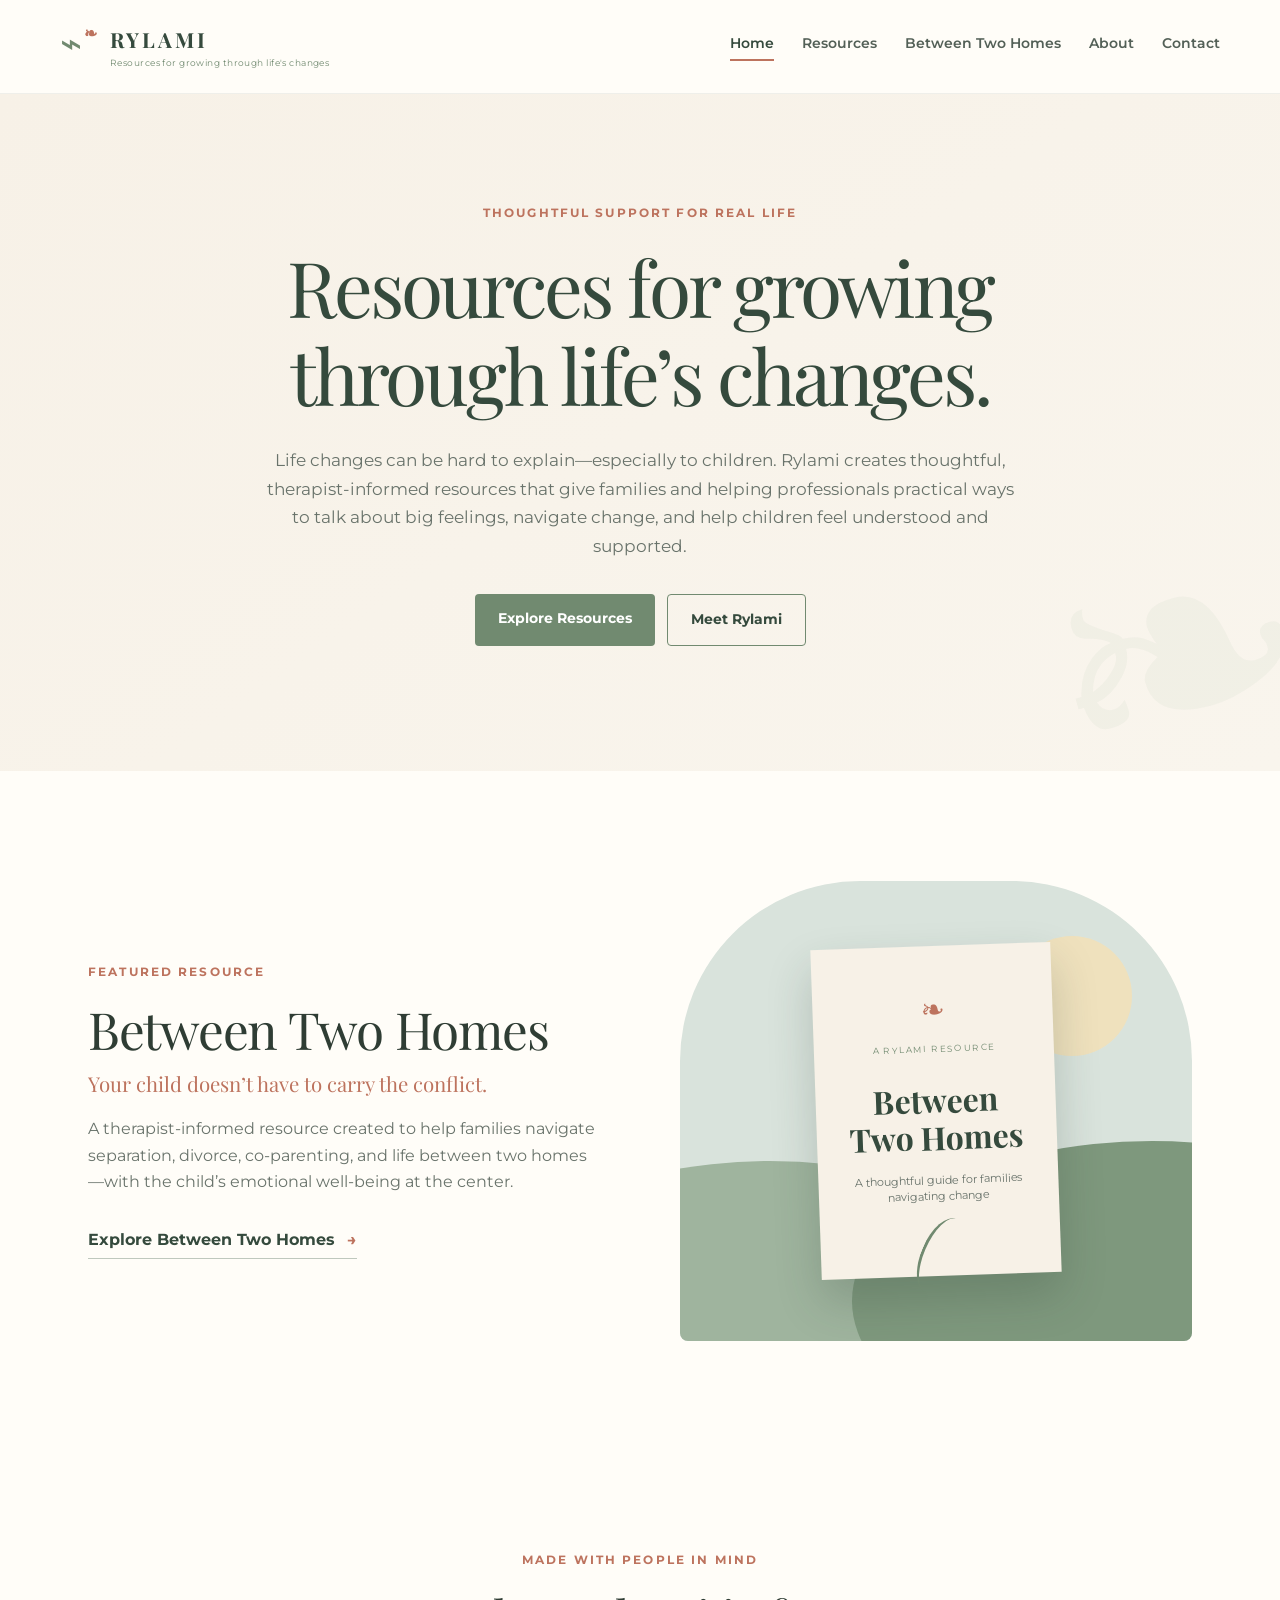
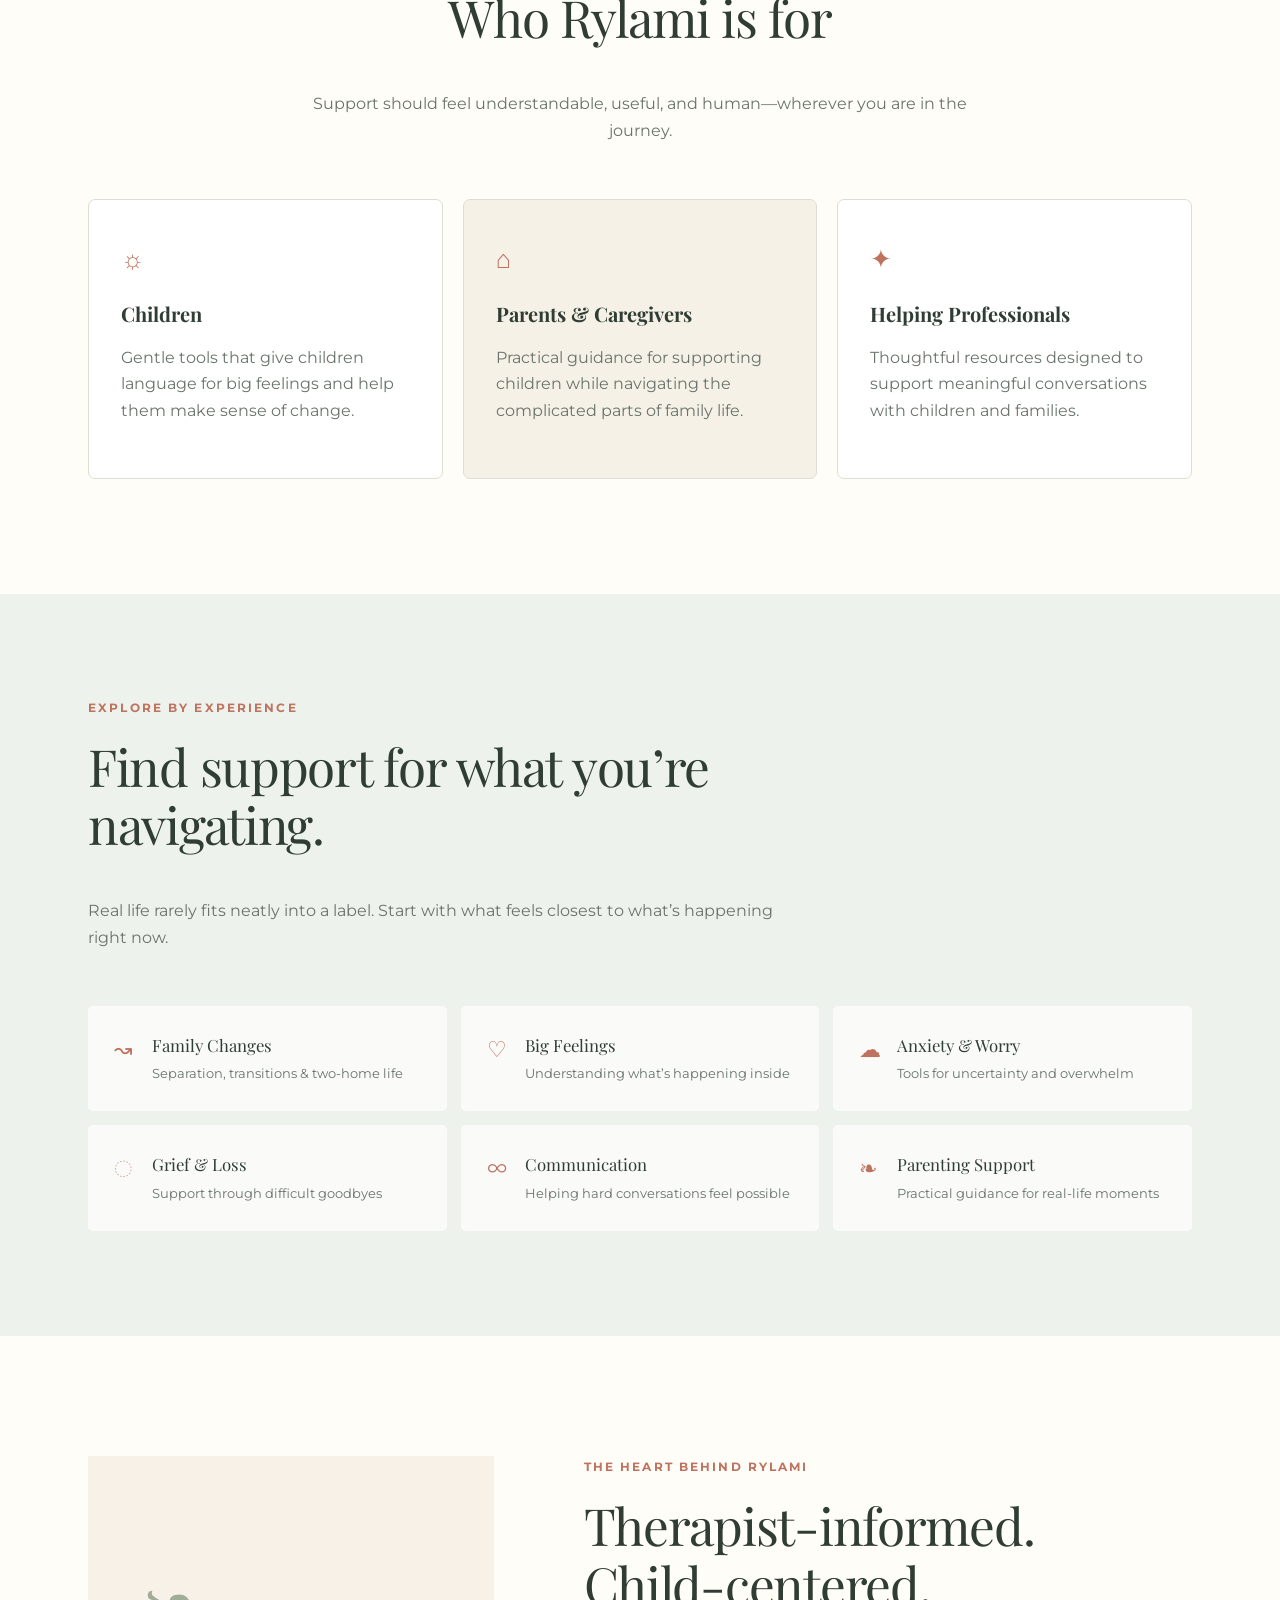
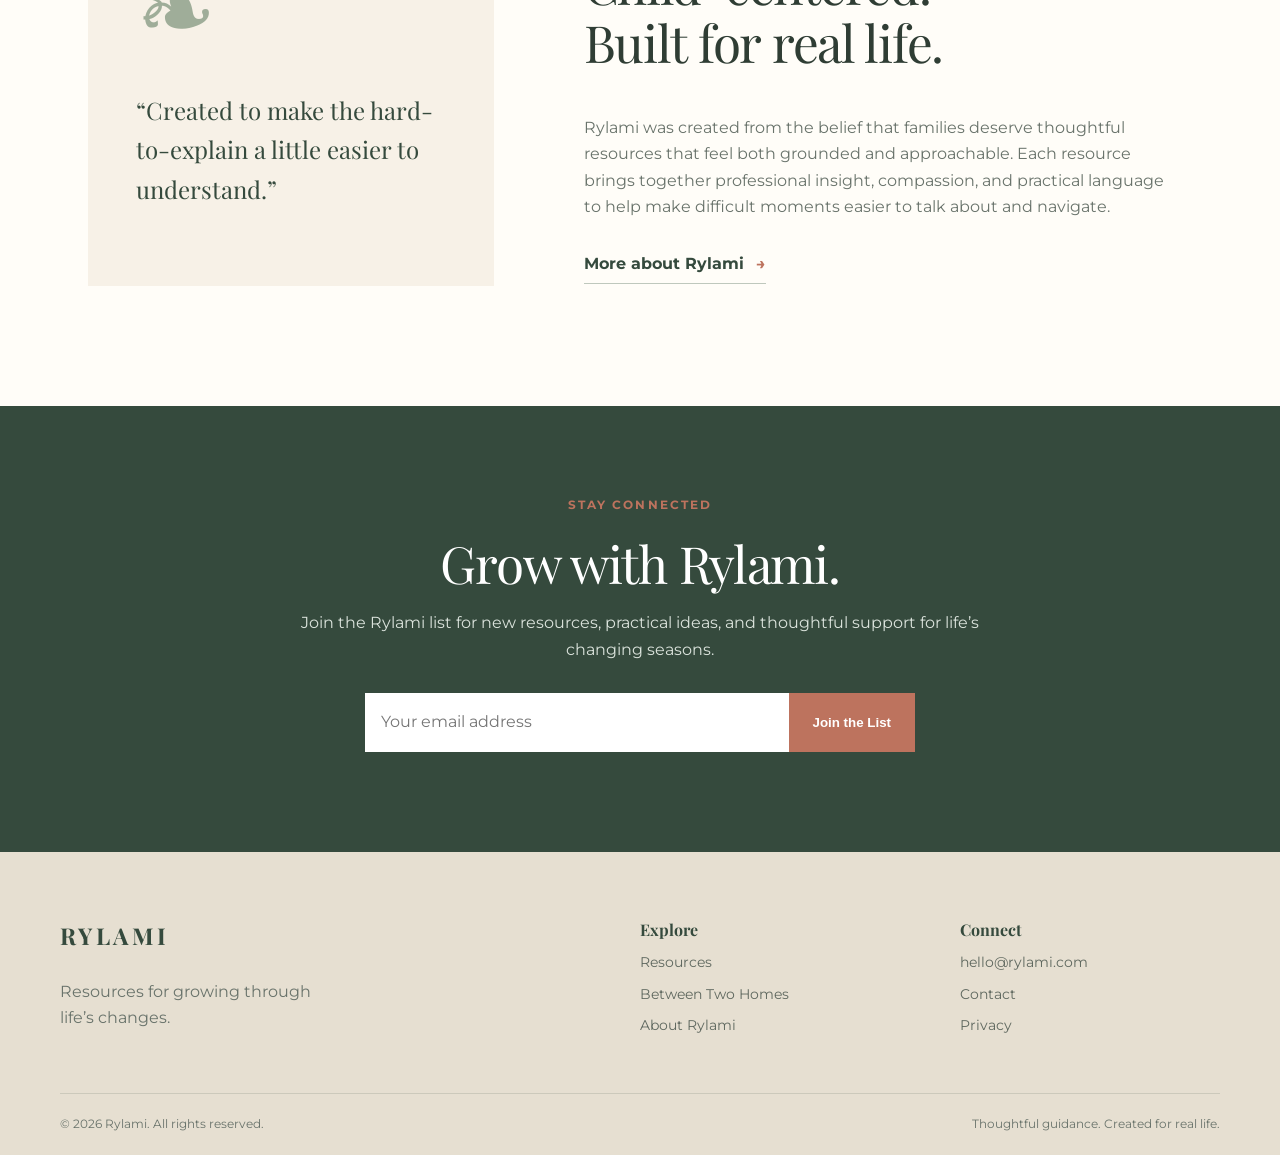
==== index.html @ 72fd8104 "Update Rylami website to V6 brand alignment" ====
<!doctype html>
<html lang="en">
<head>
  <meta charset="utf-8">
  <meta name="viewport" content="width=device-width,initial-scale=1">
  <meta name="description" content="Therapist-informed, child-centered resources for children, families, caregivers, and helping professionals navigating life’s changes.">
  <title>Rylami | Resources for Growing Through Life’s Changes</title>
  <link rel="preconnect" href="https://fonts.googleapis.com">
  <link rel="preconnect" href="https://fonts.gstatic.com" crossorigin>
  <link href="https://fonts.googleapis.com/css2?family=Playfair+Display:wght@400;500;600;700&family=Montserrat:wght@400;500;600;700&display=swap" rel="stylesheet">
  <link rel="stylesheet" href="styles.css">

<link rel="canonical" href="https://rylami.com/">
<meta property="og:type" content="website">
<meta property="og:site_name" content="Rylami">
<meta property="og:title" content="Rylami | Resources for Growing Through Life’s Changes">
<meta property="og:description" content="Therapist-informed, child-centered resources for children, families, caregivers, and helping professionals navigating life’s changes.">
<meta property="og:url" content="https://rylami.com/">
<meta name="twitter:card" content="summary_large_image">
<meta name="twitter:title" content="Rylami | Resources for Growing Through Life’s Changes">
<meta name="twitter:description" content="Therapist-informed, child-centered resources for children, families, caregivers, and helping professionals navigating life’s changes.">
</head>
<body><a class="skip-link" href="#main-content">Skip to main content</a>
<header class="site-header">
  <a class="brand" href="#top" aria-label="Rylami home">
    <span class="mark" aria-hidden="true"><span>⌁</span><b>❧</b></span>
    <span><strong>RYLAMI</strong><small>Resources for growing through life's changes</small></span>
  </a>
  <button class="menu" aria-label="Open navigation" aria-expanded="false">☰</button>
  <nav>
    <a href="#top" aria-current="page">Home</a><a href="resources.html">Resources</a><a href="between-two-homes.html">Between Two Homes</a><a href="about.html">About</a><a href="contact.html">Contact</a>
  </nav>
</header>

<main id="top">
<section class="hero">
  <div class="eyebrow">Thoughtful support for real life</div>
  <h1>Resources for growing<br>through life’s changes.</h1>
  <p>Life changes can be hard to explain—especially to children. Rylami creates thoughtful, therapist-informed resources that give families and helping professionals practical ways to talk about big feelings, navigate change, and help children feel understood and supported.</p>
  <div class="actions"><a class="button primary" href="resources.html">Explore Resources</a><a class="button secondary" href="about.html">Meet Rylami</a></div>
</section>

<section id="between-two-homes" class="featured wrap">
  <div class="featured-copy">
    <div class="eyebrow">Featured resource</div>
    <h2>Between Two Homes</h2>
    <h3>Your child doesn’t have to carry the conflict.</h3>
    <p>A therapist-informed resource created to help families navigate separation, divorce, co-parenting, and life between two homes—with the child’s emotional well-being at the center.</p>
    <a class="text-link" href="between-two-homes.html">Explore Between Two Homes <span>→</span></a>
  </div>
  <div class="book-scene" aria-label="Between Two Homes resource preview">
    <div class="sun"></div><div class="hill one"></div><div class="hill two"></div>
    <div class="book">
      <div class="mini-mark">❧</div><small>A RYLAMI RESOURCE</small>
      <h4>Between<br>Two Homes</h4>
      <p>A thoughtful guide for families navigating change</p>
      <div class="path"></div>
    </div>
  </div>
</section>

<section class="audience wrap">
  <div class="section-heading"><div class="eyebrow">Made with people in mind</div><h2>Who Rylami is for</h2><p>Support should feel understandable, useful, and human—wherever you are in the journey.</p></div>
  <div class="cards">
    <article><span class="icon">☼</span><h3>Children</h3><p>Gentle tools that give children language for big feelings and help them make sense of change.</p></article>
    <article><span class="icon">⌂</span><h3>Parents & Caregivers</h3><p>Practical guidance for supporting children while navigating the complicated parts of family life.</p></article>
    <article><span class="icon">✦</span><h3>Helping Professionals</h3><p>Thoughtful resources designed to support meaningful conversations with children and families.</p></article>
  </div>
</section>

<section id="resources" class="resource-section">
 <div class="wrap">
  <div class="section-heading left"><div class="eyebrow">Explore by experience</div><h2>Find support for what you’re navigating.</h2><p>Real life rarely fits neatly into a label. Start with what feels closest to what’s happening right now.</p></div>
  <div class="resource-grid">
   <a href="#contact"><span>↝</span><strong>Family Changes</strong><small>Separation, transitions & two-home life</small></a>
   <a href="#contact"><span>♡</span><strong>Big Feelings</strong><small>Understanding what’s happening inside</small></a>
   <a href="#contact"><span>☁</span><strong>Anxiety & Worry</strong><small>Tools for uncertainty and overwhelm</small></a>
   <a href="#contact"><span>◌</span><strong>Grief & Loss</strong><small>Support through difficult goodbyes</small></a>
   <a href="#contact"><span>∞</span><strong>Communication</strong><small>Helping hard conversations feel possible</small></a>
   <a href="#contact"><span>❧</span><strong>Parenting Support</strong><small>Practical guidance for real-life moments</small></a>
  </div>
 </div>
</section>

<section id="about" class="about wrap">
 <div class="about-art"><div class="branch">❧</div><div class="quote">“Created to make the hard-to-explain a little easier to understand.”</div></div>
 <div class="about-copy"><div class="eyebrow">The heart behind Rylami</div><h2>Therapist-informed.<br>Child-centered.<br>Built for real life.</h2><p>Rylami was created from the belief that families deserve thoughtful resources that feel both grounded and approachable. Each resource brings together professional insight, compassion, and practical language to help make difficult moments easier to talk about and navigate.</p><a class="text-link" href="#contact">More about Rylami <span>→</span></a></div>
</section>

<section id="contact" class="signup">
 <div><div class="eyebrow">Stay connected</div><h2>Grow with Rylami.</h2><p>Join the Rylami list for new resources, practical ideas, and thoughtful support for life’s changing seasons.</p>
 <form onsubmit="event.preventDefault(); document.querySelector('.form-note').textContent='Thanks! The email signup will be connected before launch.'">
   <label class="sr-only" for="email">Email address</label><input id="email" type="email" required placeholder="Your email address"><button type="submit">Join the List</button>
 </form><div class="form-note" aria-live="polite"></div></div>
</section>
</main>

<footer>
 <div class="footer-inner">
  <div class="footer-brand"><strong>RYLAMI</strong><p>Resources for growing through life’s changes.</p></div>
  <div><strong>Explore</strong><a href="resources.html">Resources</a><a href="between-two-homes.html">Between Two Homes</a><a href="about.html">About Rylami</a></div>
  <div><strong>Connect</strong><a href="mailto:hello@rylami.com">hello@rylami.com</a><a href="contact.html">Contact</a><a href="privacy.html">Privacy</a></div>
 </div>
 <div class="copyright">© 2026 Rylami. All rights reserved. <span>Thoughtful guidance. Created for real life.</span></div>
</footer>
<script src="script.js"></script>
</body></html>
---- styles.css ----
:root{--cream:#f7f1e7;--paper:#fffdf8;--sage:#718a70;--deep:#354a3d;--olive:#6d754e;--clay:#bd735e;--mist:#a8c1c5;--ink:#2f3d34;--muted:#69736b;--line:#dcded4}
*{box-sizing:border-box}html{scroll-behavior:smooth}body{margin:0;color:var(--ink);font-family:"Montserrat",sans-serif;background:var(--paper);line-height:1.65}h1,h2,h3,h4{font-family:"Playfair Display",serif;line-height:1.15;margin-top:0}h1{font-size:clamp(2.65rem,6vw,5.2rem);font-weight:400;letter-spacing:-.04em}h2{font-size:clamp(2rem,4vw,3.45rem);font-weight:400;letter-spacing:-.025em}p{color:var(--muted)}a{color:inherit}.wrap{max-width:1160px;margin:auto;padding-left:28px;padding-right:28px}.eyebrow{text-transform:uppercase;letter-spacing:.18em;font-size:.74rem;font-weight:700;color:var(--clay);margin-bottom:18px}
.site-header{height:94px;display:flex;align-items:center;justify-content:space-between;padding:0 max(28px,calc((100vw - 1160px)/2));background:rgba(255,253,248,.94);position:sticky;top:0;z-index:20;border-bottom:1px solid rgba(53,74,61,.08);backdrop-filter:blur(10px)}.brand{display:flex;gap:12px;align-items:center;text-decoration:none}.brand strong{display:block;font-family:"Playfair Display";letter-spacing:.14em;font-size:1.3rem;color:var(--deep)}.brand small{display:block;font-size:.55rem;letter-spacing:.05em;color:var(--sage)}.mark{position:relative;width:38px;height:44px;font-size:2.3rem;color:var(--sage);line-height:1}.mark b{position:absolute;font-size:1rem;color:var(--clay);right:1px;top:1px}.site-header nav{display:flex;gap:28px}.site-header nav a{text-decoration:none;font-size:.9rem;font-weight:600;color:#536057}.site-header nav a:hover{color:var(--clay)}.menu{display:none;background:none;border:0;font-size:1.5rem}
.hero{text-align:center;background:linear-gradient(145deg,var(--cream),#f9f5ed);padding:110px 28px 125px;overflow:hidden;position:relative}.hero:after{content:"❧";position:absolute;font-size:20rem;color:rgba(113,138,112,.055);right:-30px;bottom:-145px;transform:rotate(-15deg)}.hero h1{max-width:900px;margin:0 auto 28px;color:var(--deep)}.hero p{max-width:760px;margin:0 auto 34px;font-size:1.08rem}.actions{display:flex;gap:12px;justify-content:center}.button{padding:13px 23px;border-radius:4px;text-decoration:none;font-weight:700;font-size:.9rem}.primary{background:var(--sage);color:white}.secondary{border:1px solid var(--sage);color:var(--deep);background:transparent}
.featured{display:grid;grid-template-columns:1fr 1fr;gap:80px;align-items:center;padding-top:110px;padding-bottom:110px}.featured h2{margin-bottom:13px}.featured h3{font-size:1.28rem;color:var(--clay);font-weight:400}.featured-copy p{max-width:520px}.text-link{display:inline-block;margin-top:15px;text-decoration:none;font-weight:700;color:var(--deep);border-bottom:1px solid #bfc8bd;padding-bottom:5px}.text-link span{color:var(--clay);margin-left:7px}.book-scene{height:460px;border-radius:180px 180px 8px 8px;background:#d9e3dc;position:relative;overflow:hidden;display:flex;justify-content:center;align-items:center}.sun{position:absolute;width:120px;height:120px;border-radius:50%;background:#efe1bd;right:60px;top:55px}.hill{position:absolute;border-radius:50%;bottom:-150px}.hill.one{width:600px;height:330px;background:#9fb49e;left:-210px}.hill.two{width:600px;height:320px;background:#7e987d;right:-260px;bottom:-120px}.book{position:relative;width:240px;height:330px;background:var(--cream);box-shadow:0 22px 45px rgba(42,60,49,.22);padding:40px 30px;text-align:center;transform:rotate(-2deg);z-index:2}.book small{font-size:.55rem;letter-spacing:.16em;color:var(--sage)}.book h4{font-size:2rem;margin:22px 0 18px;color:var(--deep)}.book p{font-size:.7rem;line-height:1.4}.mini-mark{font-size:1.8rem;color:var(--clay)}.path{height:80px;width:40px;border-left:3px solid var(--sage);border-radius:50%;margin:10px auto;transform:rotate(25deg)}
.audience{padding-top:100px;padding-bottom:115px}.section-heading{text-align:center;max-width:700px;margin:0 auto 55px}.section-heading p{font-size:1.02rem}.cards{display:grid;grid-template-columns:repeat(3,1fr);gap:20px}.cards article{padding:38px 32px;border:1px solid var(--line);background:#fff;border-radius:7px;min-height:245px}.cards article:nth-child(2){background:#f5f1e6}.cards h3{font-size:1.25rem;margin-top:22px}.icon{font-size:1.6rem;color:var(--clay)}
.resource-section{background:#eef2ec;padding:105px 0}.section-heading.left{text-align:left;margin-left:0}.resource-grid{display:grid;grid-template-columns:repeat(3,1fr);gap:14px}.resource-grid a{text-decoration:none;background:rgba(255,255,255,.72);padding:26px;border-radius:5px;display:grid;grid-template-columns:38px 1fr;transition:.2s}.resource-grid a:hover{transform:translateY(-3px);background:white}.resource-grid span{grid-row:1/3;color:var(--clay);font-size:1.35rem}.resource-grid strong{font-family:"Playfair Display";font-weight:400;font-size:1.05rem}.resource-grid small{color:var(--muted);margin-top:4px}
.about{display:grid;grid-template-columns:.8fr 1.2fr;gap:90px;align-items:center;padding-top:120px;padding-bottom:120px}.about-art{min-height:430px;background:var(--cream);padding:60px 48px;display:flex;flex-direction:column;justify-content:center;position:relative}.branch{font-size:6rem;color:var(--sage);opacity:.65}.quote{font-family:"Playfair Display";font-size:1.5rem;color:var(--deep);max-width:330px}.about-copy p{max-width:590px}
.signup{background:var(--deep);color:white;padding:90px 28px;text-align:center}.signup>div{max-width:700px;margin:auto}.signup h2{margin-bottom:18px}.signup p{color:#dbe3dc}.signup form{display:flex;max-width:550px;margin:30px auto 0}.signup input{flex:1;padding:16px;border:0;font:inherit}.signup button{border:0;padding:0 24px;background:var(--clay);color:white;font-weight:700}.form-note{font-size:.8rem;margin-top:10px;color:#dbe3dc}
footer{background:#e6dfd1;padding:65px 28px 22px}.footer-inner{max-width:1160px;margin:auto;display:grid;grid-template-columns:2fr 1fr 1fr;gap:60px}.footer-inner>div{display:flex;flex-direction:column;gap:8px}.footer-inner strong{font-family:"Playfair Display";color:var(--deep)}.footer-brand strong{font-size:1.45rem;letter-spacing:.15em}.footer-inner a{text-decoration:none;color:#5f685f;font-size:.9rem}.footer-inner p{max-width:270px}.copyright{max-width:1160px;margin:45px auto 0;padding-top:20px;border-top:1px solid rgba(53,74,61,.15);font-size:.75rem;color:#69736b;display:flex;justify-content:space-between}.sr-only{position:absolute;width:1px;height:1px;overflow:hidden;clip:rect(0,0,0,0)}
@media(max-width:800px){.site-header{height:78px}.brand small{display:none}.menu{display:block}.site-header nav{display:none;position:absolute;top:78px;left:0;right:0;background:var(--paper);padding:22px 28px;flex-direction:column;border-bottom:1px solid var(--line)}.site-header nav.open{display:flex}.hero{padding:85px 22px 95px}.hero h1 br{display:none}.actions{flex-direction:column;max-width:280px;margin:auto}.featured,.about{grid-template-columns:1fr;gap:45px;padding-top:80px;padding-bottom:80px}.book-scene{height:400px}.cards,.resource-grid{grid-template-columns:1fr}.audience{padding-top:75px;padding-bottom:80px}.resource-section{padding:80px 0}.about-art{min-height:330px}.signup form{flex-direction:column;gap:8px}.signup button{padding:15px}.footer-inner{grid-template-columns:1fr;gap:35px}.copyright{display:block}.copyright span{display:block;margin-top:7px}}

.page-hero{background:var(--cream);padding:85px 28px;text-align:center}.page-hero>div{max-width:820px;margin:auto}.page-hero h1{color:var(--deep);margin-bottom:20px}.page-hero p{font-size:1.08rem}.content-section{padding:95px 28px}.content-inner{max-width:1080px;margin:auto}.category-list{display:grid;grid-template-columns:repeat(3,1fr);gap:18px;margin-top:45px}.category-card{border:1px solid var(--line);padding:30px;background:white;border-radius:7px}.category-card span{font-size:1.5rem;color:var(--clay)}.category-card h3{font-size:1.15rem;margin:18px 0 8px}.category-card p{font-size:.9rem;margin:0}.resource-feature{display:grid;grid-template-columns:.8fr 1.2fr;gap:60px;align-items:center;background:#eef2ec;padding:50px;border-radius:8px}.mini-cover{height:360px;max-width:260px;margin:auto;background:var(--cream);box-shadow:0 18px 35px rgba(42,60,49,.18);padding:50px 25px;text-align:center}.mini-cover h3{font-size:1.9rem;margin:28px 0 15px}.mini-cover span{color:var(--clay);font-size:2rem}.coming-card{border:1px dashed #b9c2b7;background:#faf9f5;padding:28px;border-radius:7px}.coming-card strong{font-family:"Playfair Display";font-weight:400}.founder{display:grid;grid-template-columns:.85fr 1.15fr;gap:75px;align-items:center}.founder-art{min-height:470px;background:linear-gradient(155deg,#dfe8df,#f2e6d8);border-radius:200px 200px 8px 8px;display:flex;align-items:center;justify-content:center;position:relative;overflow:hidden}.founder-art span{font-size:9rem;color:rgba(113,138,112,.55)}.values{display:grid;grid-template-columns:repeat(3,1fr);gap:18px;margin-top:45px}.value{padding:25px;border-top:3px solid var(--sage);background:#faf8f2}.value h3{font-size:1.05rem}.contact-grid{display:grid;grid-template-columns:.85fr 1.15fr;gap:70px}.contact-card{background:#eef2ec;padding:35px;border-radius:7px}.contact-form{display:grid;gap:15px}.contact-form label{font-size:.82rem;font-weight:700}.contact-form input,.contact-form textarea,.contact-form select{width:100%;padding:14px;border:1px solid var(--line);background:white;font:inherit}.contact-form textarea{min-height:140px}.contact-form button{justify-self:start;border:0}.notice{font-size:.8rem;color:var(--muted);background:#faf5ec;padding:15px;border-left:3px solid var(--clay)}.faq-stack{max-width:850px;margin:45px auto 0}.faq-stack details{padding:20px 0;border-bottom:1px solid var(--line)}.faq-stack summary{font-family:"Playfair Display";cursor:pointer;color:var(--deep)}.updates{background:var(--deep);color:white;text-align:center;padding:75px 28px}.updates p{color:#dbe3dc}.updates form{display:flex;max-width:540px;margin:25px auto 0}.updates input{flex:1;padding:15px;border:0;font:inherit}.updates button{border:0;background:var(--clay);color:white;padding:0 22px;font-weight:700}
@media(max-width:800px){.category-list,.values{grid-template-columns:1fr}.resource-feature,.founder,.contact-grid{grid-template-columns:1fr;gap:40px}.content-section{padding:70px 24px}.resource-feature{padding:30px 22px}.founder-art{min-height:330px}.updates form{flex-direction:column;gap:8px}.updates button{padding:15px}}

/* Launch-readiness additions */
.skip-link{position:absolute;left:-9999px;top:auto}.skip-link:focus{left:16px;top:16px;z-index:100;background:white;padding:10px 14px;border:2px solid var(--deep)}
:focus-visible{outline:3px solid var(--clay);outline-offset:3px}
.site-header nav a[aria-current="page"]{color:var(--deep);border-bottom:2px solid var(--clay);padding-bottom:4px}
.error-page{min-height:65vh;display:flex;align-items:center;justify-content:center;text-align:center;padding:70px 28px;background:var(--cream)}.error-page>div{max-width:650px}.error-code{font-family:"Playfair Display";font-size:6rem;line-height:1;color:var(--sage);opacity:.45;margin-bottom:15px}
@media(prefers-reduced-motion:reduce){html{scroll-behavior:auto}*,*:before,*:after{animation-duration:.01ms!important;transition-duration:.01ms!important}}
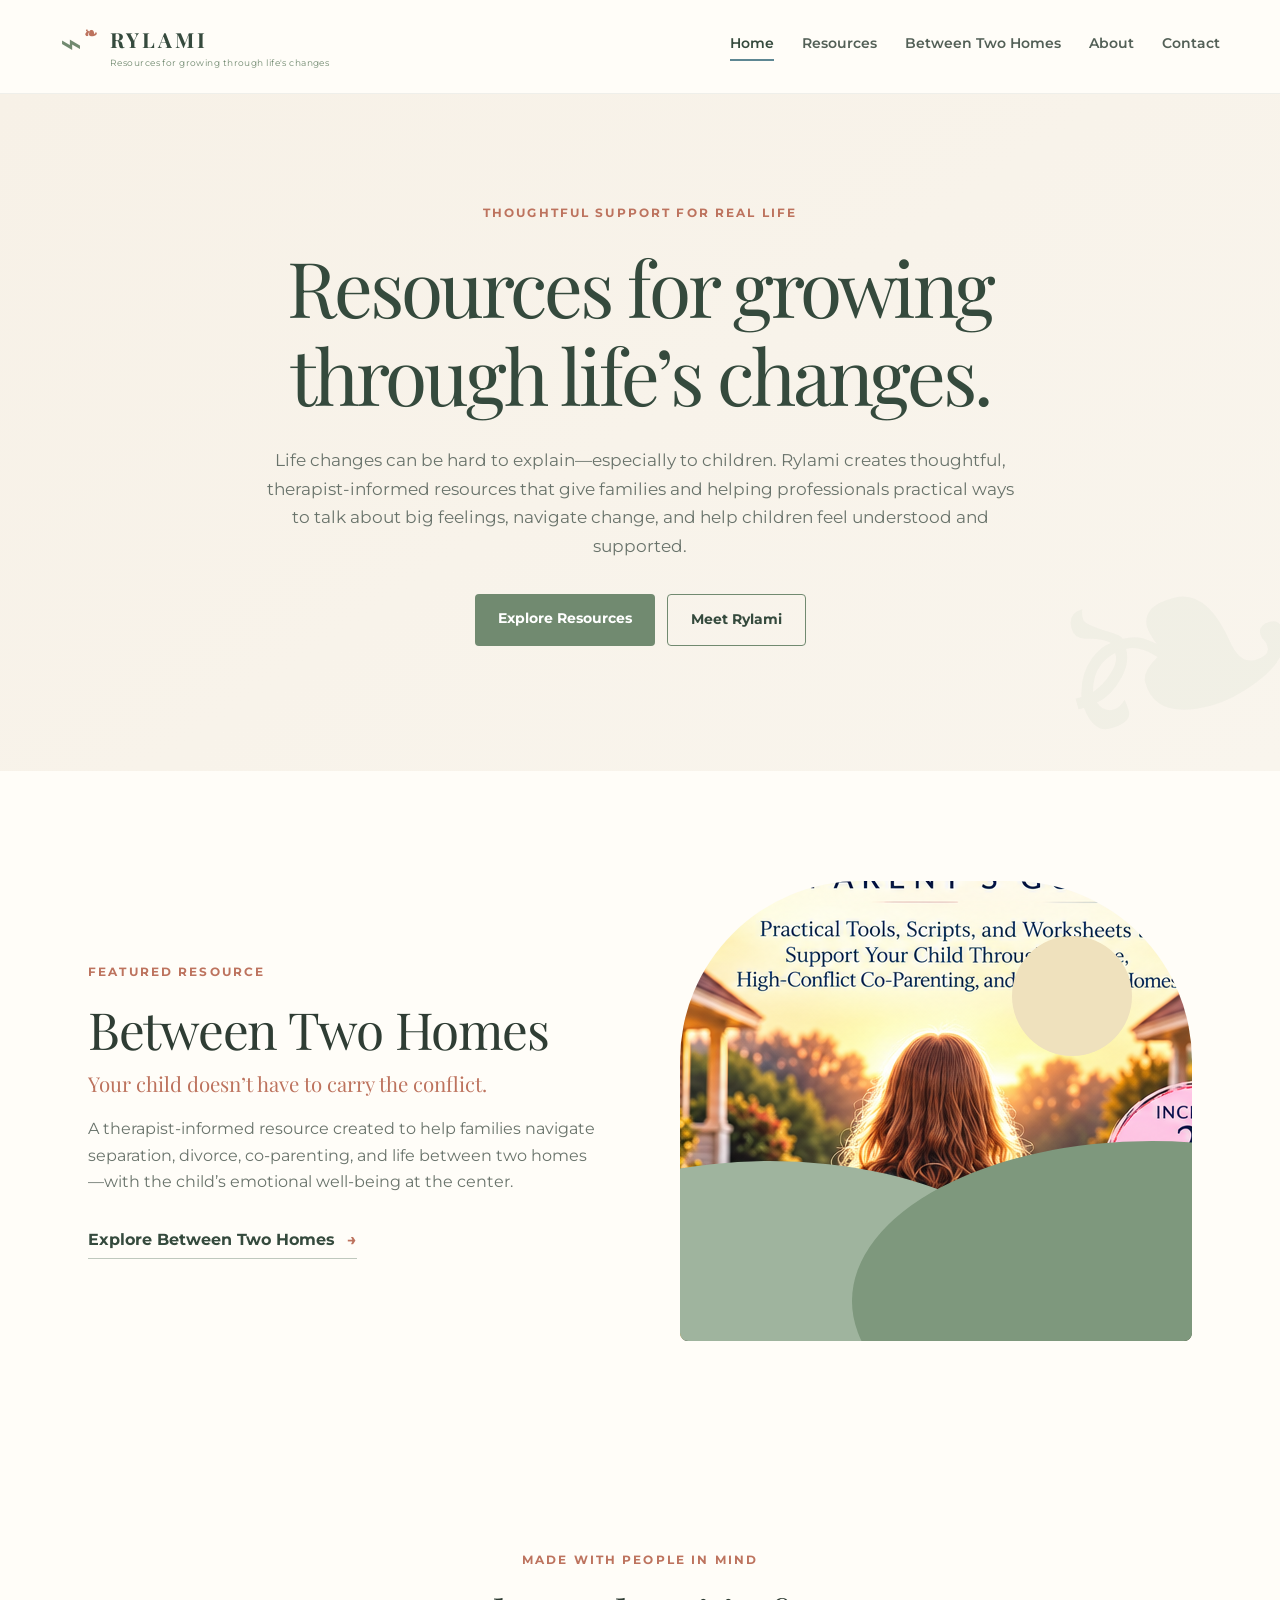
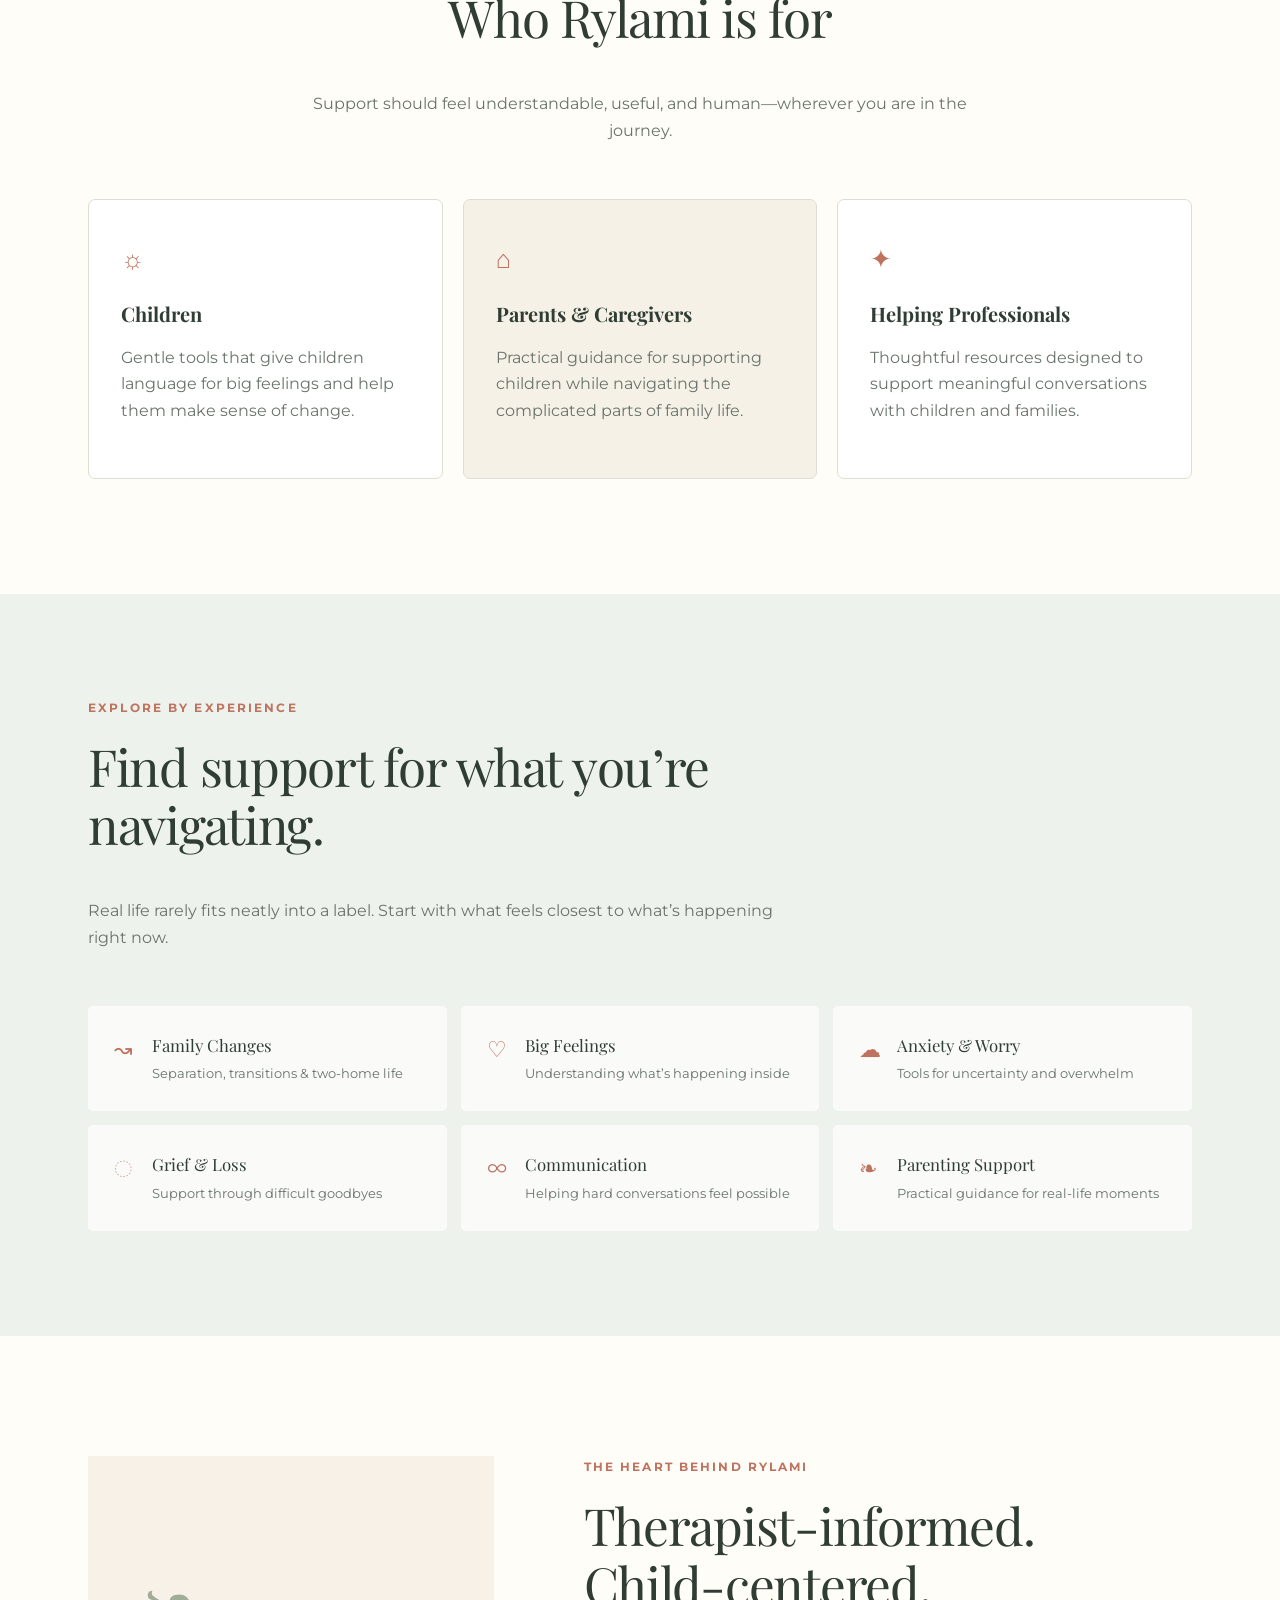
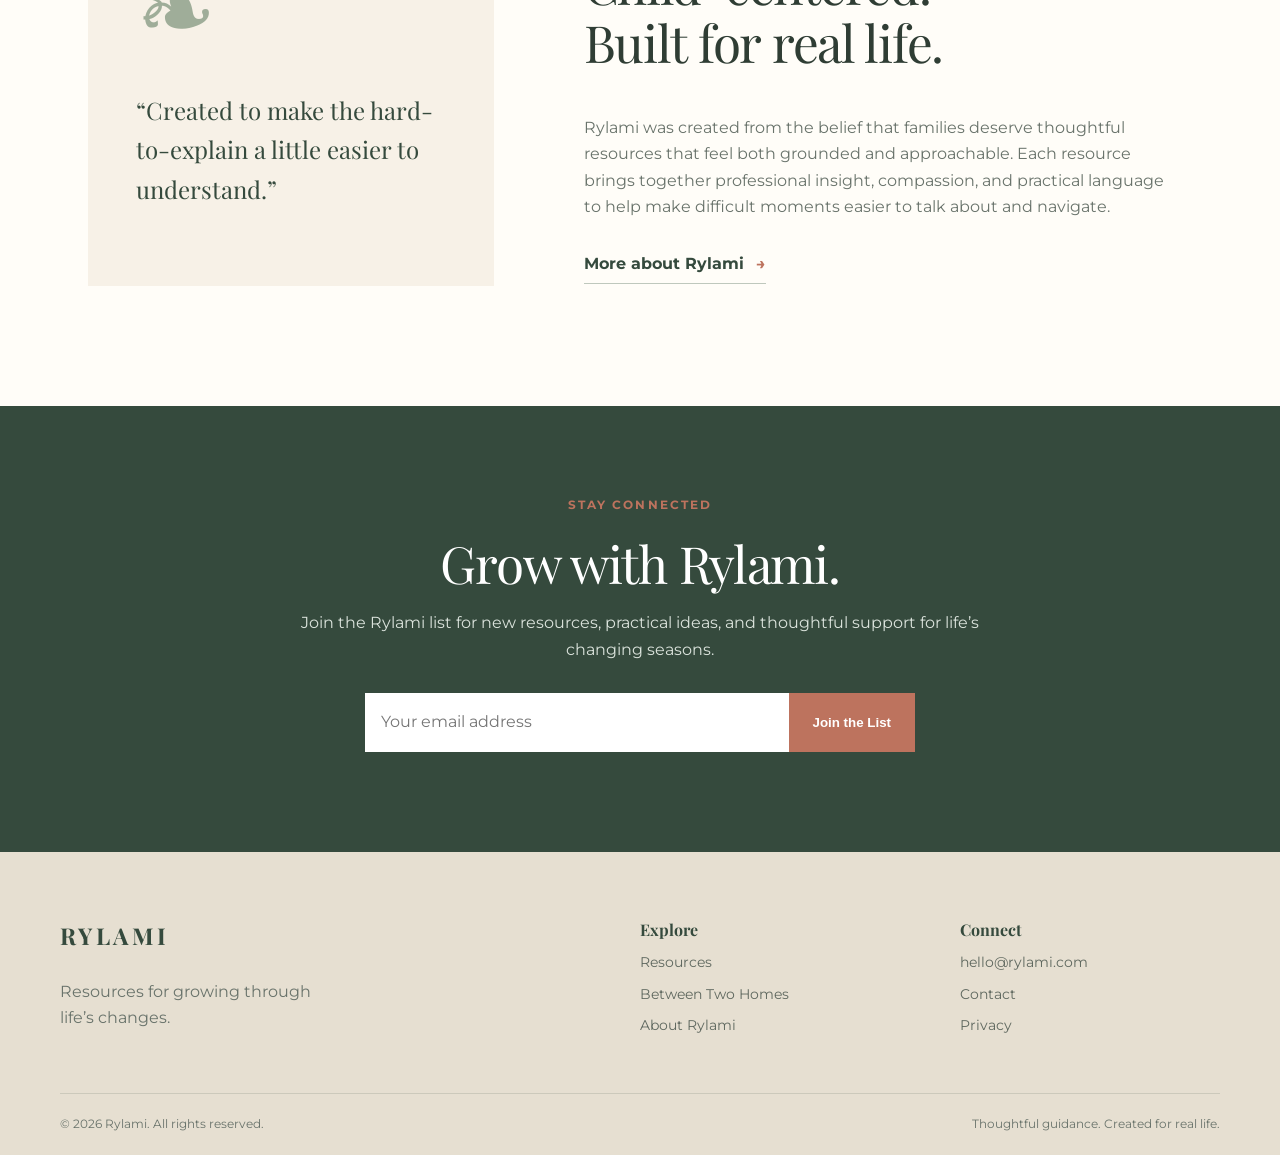
==== commit a4087254: "Polish homepage and feature real product cover" ====
--- a/index.html
+++ b/index.html
@@ -16,6 +16,7 @@
 <meta property="og:title" content="Rylami | Resources for Growing Through Life’s Changes">
 <meta property="og:description" content="Therapist-informed, child-centered resources for children, families, caregivers, and helping professionals navigating life’s changes.">
 <meta property="og:url" content="https://rylami.com/">
+<meta property="og:image" content="https://rylami.com/between-two-homes-front-cover.png">
 <meta name="twitter:card" content="summary_large_image">
 <meta name="twitter:title" content="Rylami | Resources for Growing Through Life’s Changes">
 <meta name="twitter:description" content="Therapist-informed, child-centered resources for children, families, caregivers, and helping professionals navigating life’s changes.">
@@ -48,15 +49,10 @@
     <p>A therapist-informed resource created to help families navigate separation, divorce, co-parenting, and life between two homes—with the child’s emotional well-being at the center.</p>
     <a class="text-link" href="between-two-homes.html">Explore Between Two Homes <span>→</span></a>
   </div>
-  <div class="book-scene" aria-label="Between Two Homes resource preview">
+  <a class="book-scene real-cover-scene" href="between-two-homes.html" aria-label="Explore Between Two Homes">
     <div class="sun"></div><div class="hill one"></div><div class="hill two"></div>
-    <div class="book">
-      <div class="mini-mark">❧</div><small>A RYLAMI RESOURCE</small>
-      <h4>Between<br>Two Homes</h4>
-      <p>A thoughtful guide for families navigating change</p>
-      <div class="path"></div>
-    </div>
-  </div>
+    <img class="homepage-product-cover" src="between-two-homes-front-cover.png" alt="Between Two Homes: A Parent’s Guide by Kelly Hardee Casparius, MA, LCMHC, NCC">
+  </a>
 </section>
 
 <section class="audience wrap">
@@ -72,19 +68,19 @@
  <div class="wrap">
   <div class="section-heading left"><div class="eyebrow">Explore by experience</div><h2>Find support for what you’re navigating.</h2><p>Real life rarely fits neatly into a label. Start with what feels closest to what’s happening right now.</p></div>
   <div class="resource-grid">
-   <a href="#contact"><span>↝</span><strong>Family Changes</strong><small>Separation, transitions & two-home life</small></a>
-   <a href="#contact"><span>♡</span><strong>Big Feelings</strong><small>Understanding what’s happening inside</small></a>
-   <a href="#contact"><span>☁</span><strong>Anxiety & Worry</strong><small>Tools for uncertainty and overwhelm</small></a>
-   <a href="#contact"><span>◌</span><strong>Grief & Loss</strong><small>Support through difficult goodbyes</small></a>
-   <a href="#contact"><span>∞</span><strong>Communication</strong><small>Helping hard conversations feel possible</small></a>
-   <a href="#contact"><span>❧</span><strong>Parenting Support</strong><small>Practical guidance for real-life moments</small></a>
+   <a href="between-two-homes.html"><span>↝</span><strong>Family Changes</strong><small>Separation, transitions & two-home life</small></a>
+   <a href="resources.html"><span>♡</span><strong>Big Feelings</strong><small>Understanding what’s happening inside</small></a>
+   <a href="resources.html"><span>☁</span><strong>Anxiety & Worry</strong><small>Tools for uncertainty and overwhelm</small></a>
+   <a href="resources.html"><span>◌</span><strong>Grief & Loss</strong><small>Support through difficult goodbyes</small></a>
+   <a href="resources.html"><span>∞</span><strong>Communication</strong><small>Helping hard conversations feel possible</small></a>
+   <a href="resources.html"><span>❧</span><strong>Parenting Support</strong><small>Practical guidance for real-life moments</small></a>
   </div>
  </div>
 </section>
 
 <section id="about" class="about wrap">
  <div class="about-art"><div class="branch">❧</div><div class="quote">“Created to make the hard-to-explain a little easier to understand.”</div></div>
- <div class="about-copy"><div class="eyebrow">The heart behind Rylami</div><h2>Therapist-informed.<br>Child-centered.<br>Built for real life.</h2><p>Rylami was created from the belief that families deserve thoughtful resources that feel both grounded and approachable. Each resource brings together professional insight, compassion, and practical language to help make difficult moments easier to talk about and navigate.</p><a class="text-link" href="#contact">More about Rylami <span>→</span></a></div>
+ <div class="about-copy"><div class="eyebrow">The heart behind Rylami</div><h2>Therapist-informed.<br>Child-centered.<br>Built for real life.</h2><p>Rylami was created from the belief that families deserve thoughtful resources that feel both grounded and approachable. Each resource brings together professional insight, compassion, and practical language to help make difficult moments easier to talk about and navigate.</p><a class="text-link" href="about.html">More about Rylami <span>→</span></a></div>
 </section>
 
 <section id="contact" class="signup">
--- a/styles.css
+++ b/styles.css
@@ -17,6 +17,6 @@
 /* Launch-readiness additions */
 .skip-link{position:absolute;left:-9999px;top:auto}.skip-link:focus{left:16px;top:16px;z-index:100;background:white;padding:10px 14px;border:2px solid var(--deep)}
 :focus-visible{outline:3px solid var(--clay);outline-offset:3px}
-.site-header nav a[aria-current="page"]{color:var(--deep);border-bottom:2px solid var(--clay);padding-bottom:4px}
+.site-header nav a[aria-current="page"]{color:var(--deep);border-bottom:2px solid #5d8793;padding-bottom:4px}
 .error-page{min-height:65vh;display:flex;align-items:center;justify-content:center;text-align:center;padding:70px 28px;background:var(--cream)}.error-page>div{max-width:650px}.error-code{font-family:"Playfair Display";font-size:6rem;line-height:1;color:var(--sage);opacity:.45;margin-bottom:15px}
 @media(prefers-reduced-motion:reduce){html{scroll-behavior:auto}*,*:before,*:after{animation-duration:.01ms!important;transition-duration:.01ms!important}}
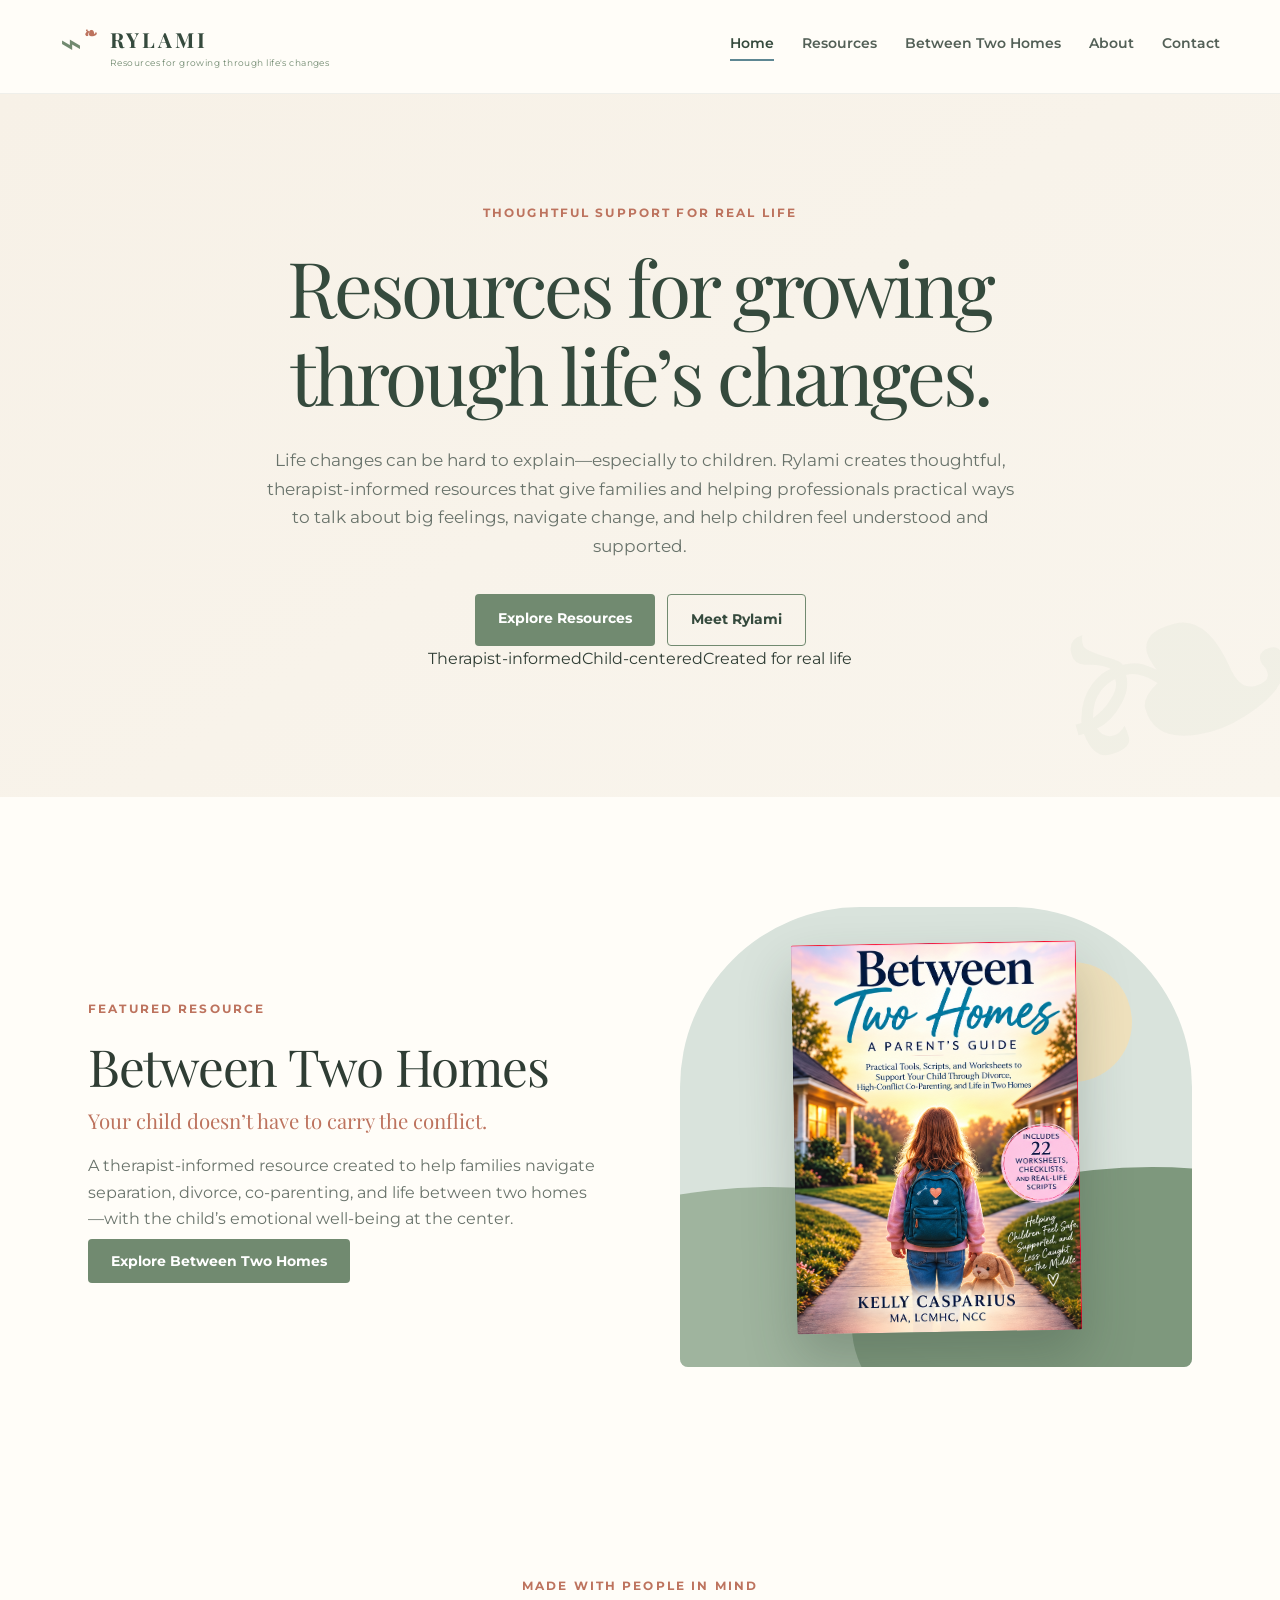
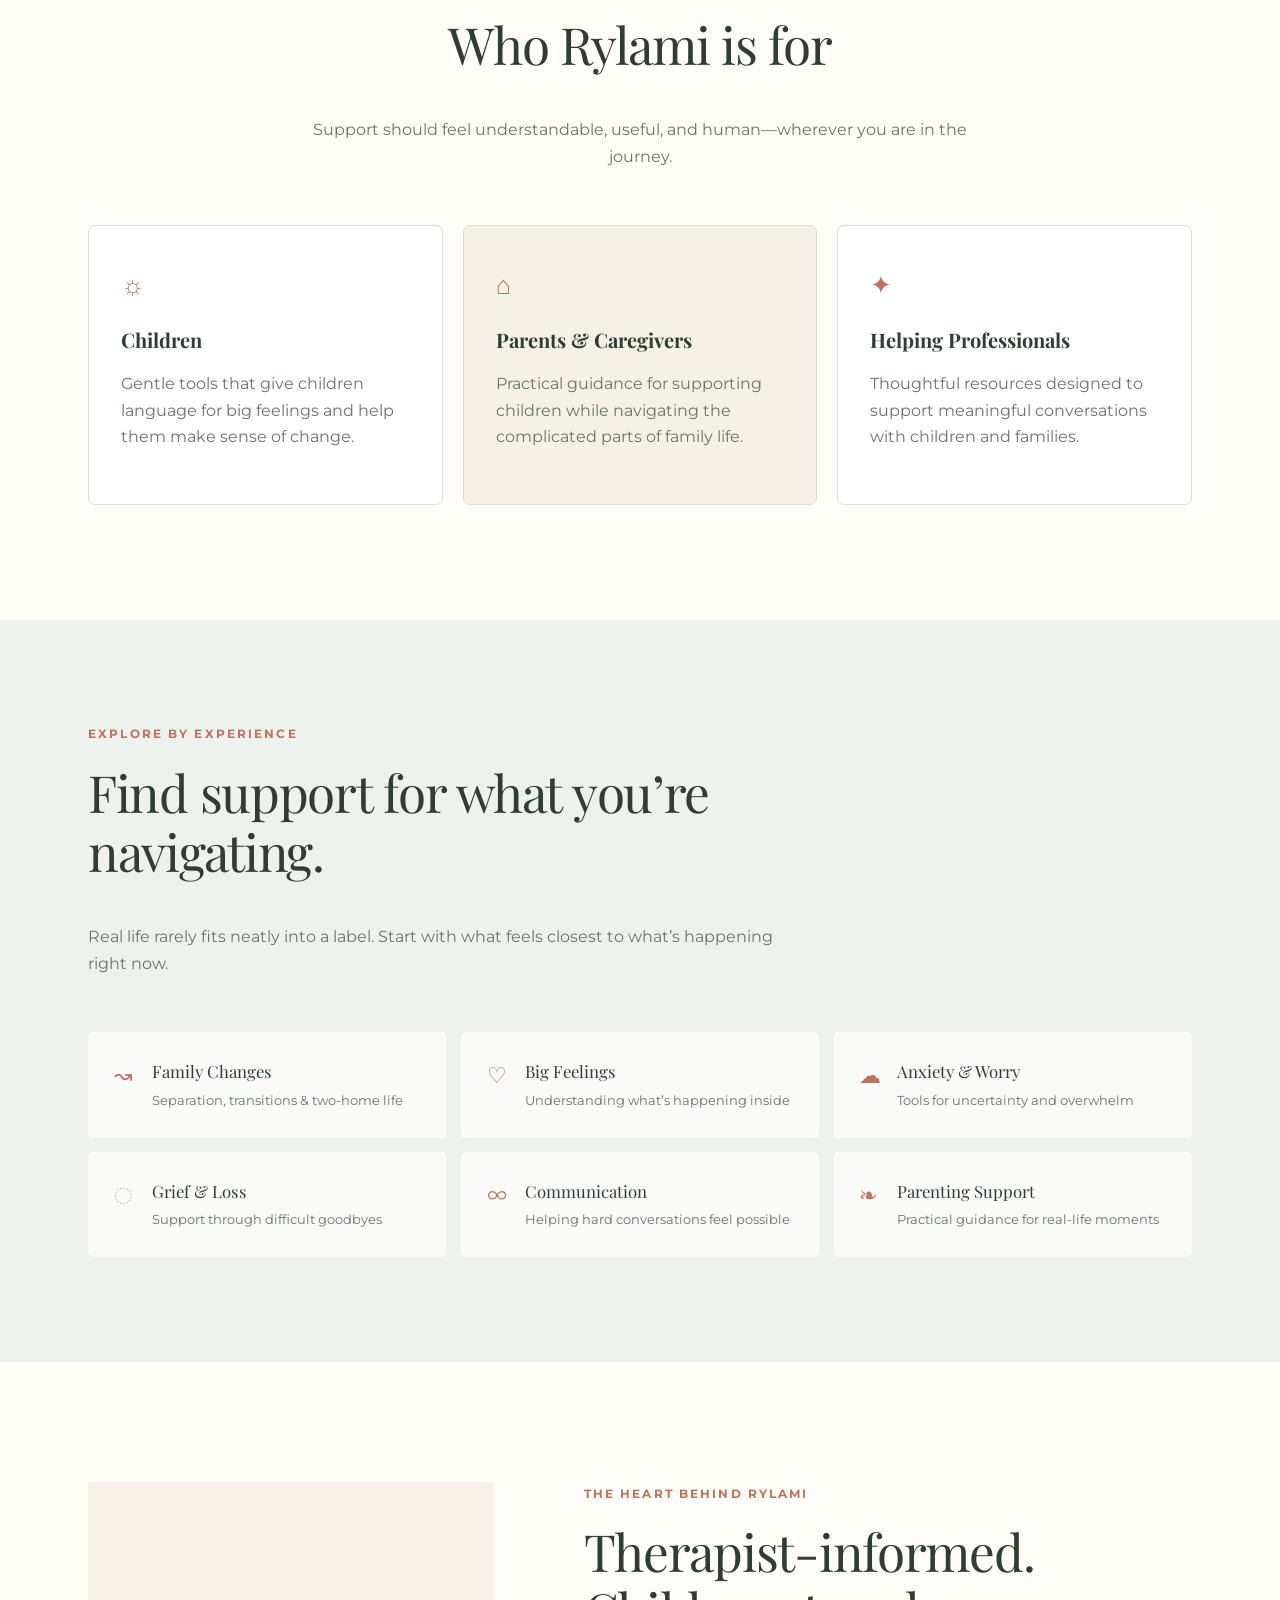
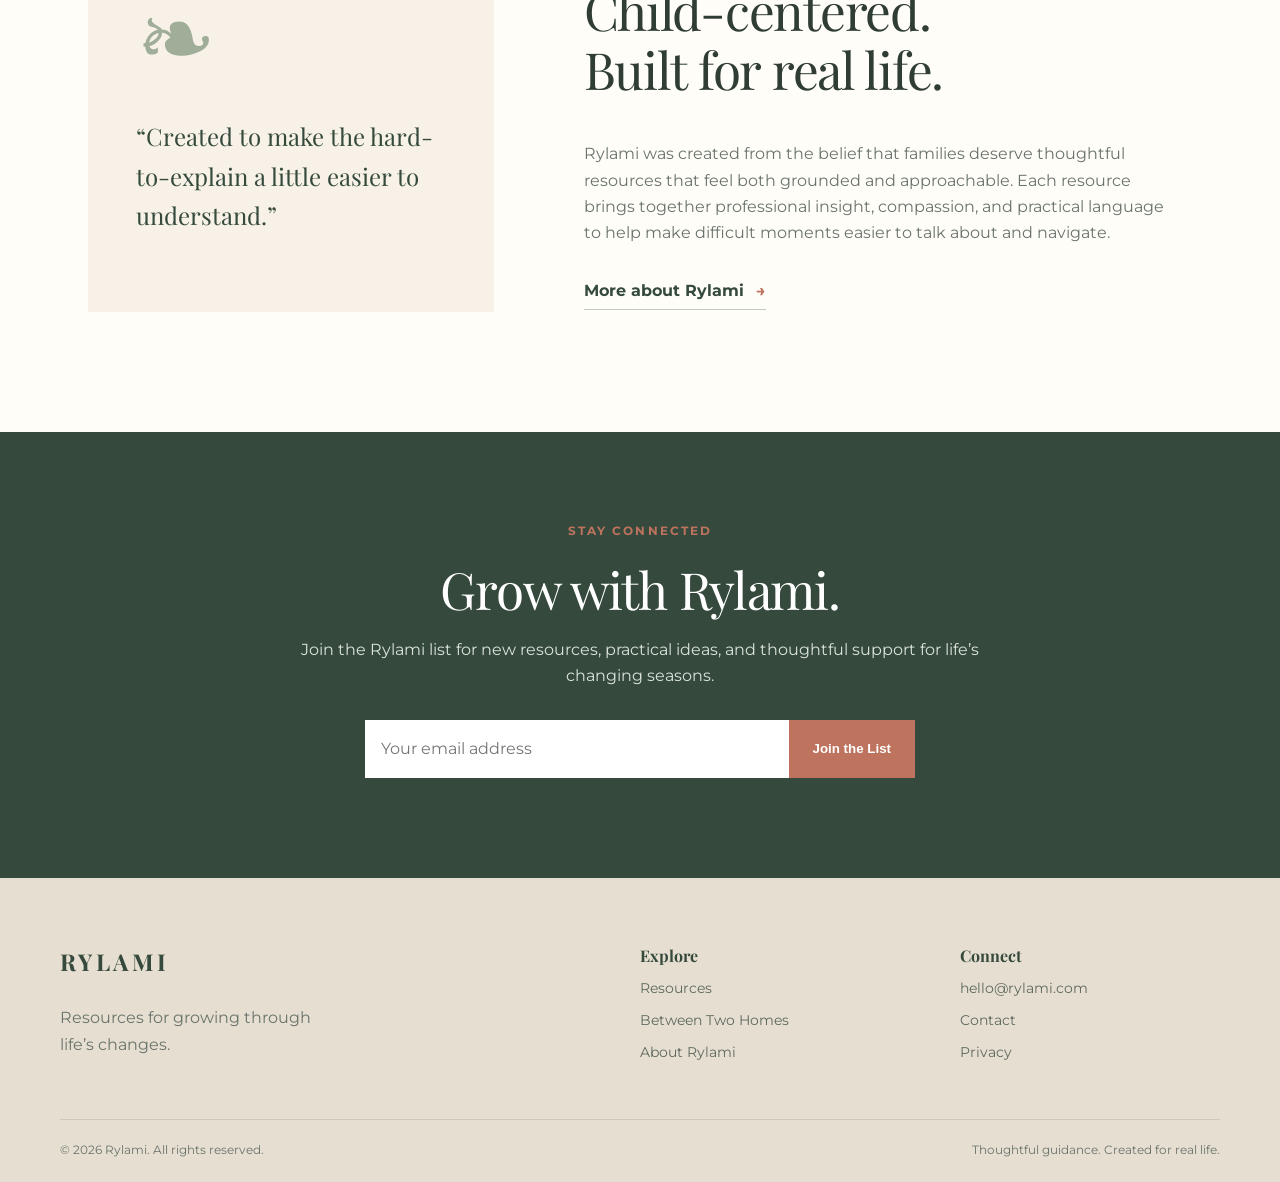
==== commit 42a08be2: "Refine homepage hierarchy and calls to action" ====
--- a/index.html
+++ b/index.html
@@ -35,10 +35,13 @@
 
 <main id="top">
 <section class="hero">
+  <div class="hero-inner">
   <div class="eyebrow">Thoughtful support for real life</div>
   <h1>Resources for growing<br>through life’s changes.</h1>
   <p>Life changes can be hard to explain—especially to children. Rylami creates thoughtful, therapist-informed resources that give families and helping professionals practical ways to talk about big feelings, navigate change, and help children feel understood and supported.</p>
   <div class="actions"><a class="button primary" href="resources.html">Explore Resources</a><a class="button secondary" href="about.html">Meet Rylami</a></div>
+  <div class="trust-line" aria-label="Rylami approach"><span>Therapist-informed</span><span>Child-centered</span><span>Created for real life</span></div>
+  </div>
 </section>
 
 <section id="between-two-homes" class="featured wrap">
@@ -47,7 +50,7 @@
     <h2>Between Two Homes</h2>
     <h3>Your child doesn’t have to carry the conflict.</h3>
     <p>A therapist-informed resource created to help families navigate separation, divorce, co-parenting, and life between two homes—with the child’s emotional well-being at the center.</p>
-    <a class="text-link" href="between-two-homes.html">Explore Between Two Homes <span>→</span></a>
+    <a class="button primary featured-button" href="between-two-homes.html">Explore Between Two Homes</a>
   </div>
   <a class="book-scene real-cover-scene" href="between-two-homes.html" aria-label="Explore Between Two Homes">
     <div class="sun"></div><div class="hill one"></div><div class="hill two"></div>
@@ -55,8 +58,8 @@
   </a>
 </section>
 
-<section class="audience wrap">
-  <div class="section-heading"><div class="eyebrow">Made with people in mind</div><h2>Who Rylami is for</h2><p>Support should feel understandable, useful, and human—wherever you are in the journey.</p></div>
+<section class="audience wrap" aria-labelledby="audience-heading">
+  <div class="section-heading"><div class="eyebrow">Made with people in mind</div><h2 id="audience-heading">Who Rylami is for</h2><p>Support should feel understandable, useful, and human—wherever you are in the journey.</p></div>
   <div class="cards">
     <article><span class="icon">☼</span><h3>Children</h3><p>Gentle tools that give children language for big feelings and help them make sense of change.</p></article>
     <article><span class="icon">⌂</span><h3>Parents & Caregivers</h3><p>Practical guidance for supporting children while navigating the complicated parts of family life.</p></article>
--- a/styles.css
+++ b/styles.css
@@ -20,3 +20,10 @@
 .site-header nav a[aria-current="page"]{color:var(--deep);border-bottom:2px solid #5d8793;padding-bottom:4px}
 .error-page{min-height:65vh;display:flex;align-items:center;justify-content:center;text-align:center;padding:70px 28px;background:var(--cream)}.error-page>div{max-width:650px}.error-code{font-family:"Playfair Display";font-size:6rem;line-height:1;color:var(--sage);opacity:.45;margin-bottom:15px}
 @media(prefers-reduced-motion:reduce){html{scroll-behavior:auto}*,*:before,*:after{animation-duration:.01ms!important;transition-duration:.01ms!important}}
+
+
+/* Homepage product presentation */
+.real-cover-scene{text-decoration:none;cursor:pointer}
+.homepage-product-cover{position:relative;z-index:3;width:min(68%,285px);height:auto;display:block;box-shadow:0 26px 52px rgba(42,60,49,.25);transform:rotate(-1deg);transition:transform .22s ease,box-shadow .22s ease;border-radius:2px}
+.real-cover-scene:hover .homepage-product-cover{transform:rotate(0) translateY(-5px);box-shadow:0 32px 60px rgba(42,60,49,.29)}
+@media(max-width:800px){.homepage-product-cover{width:min(72%,270px);transform:none}.real-cover-scene:hover .homepage-product-cover{transform:translateY(-3px)}}
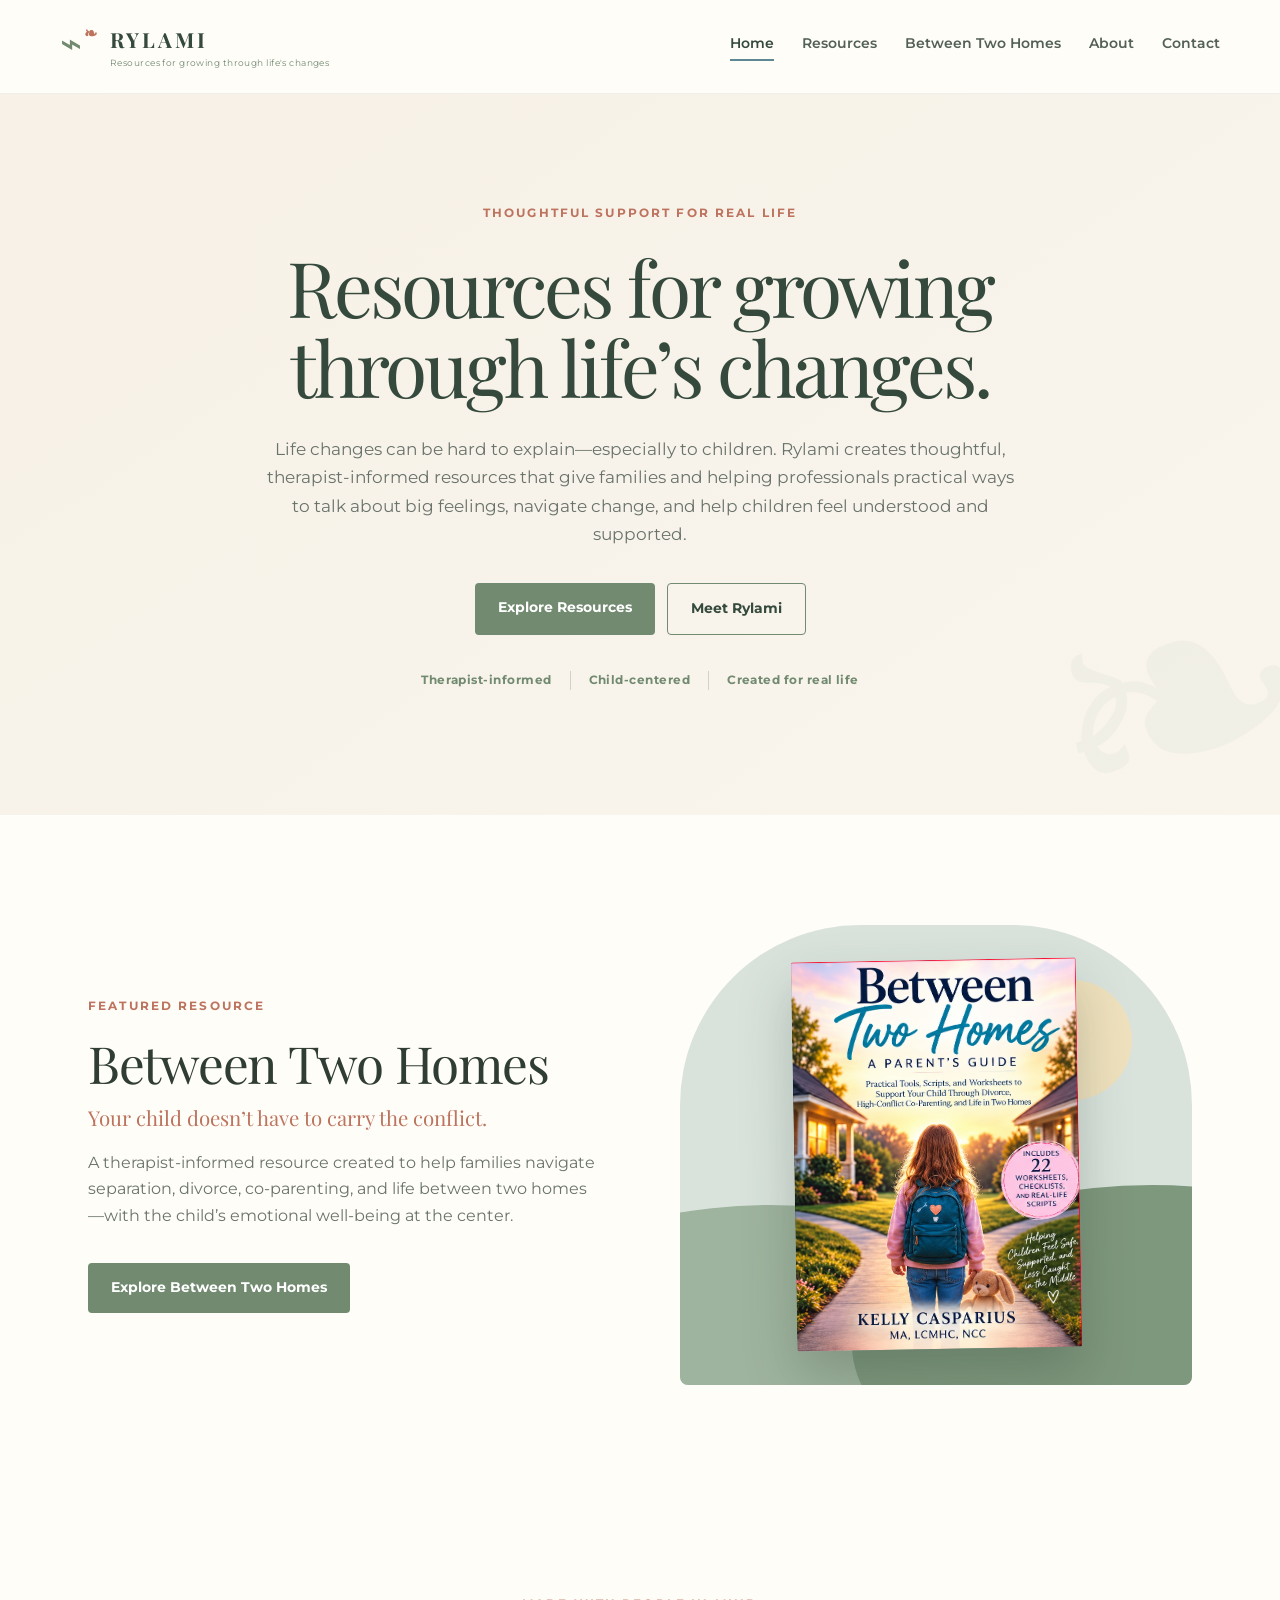
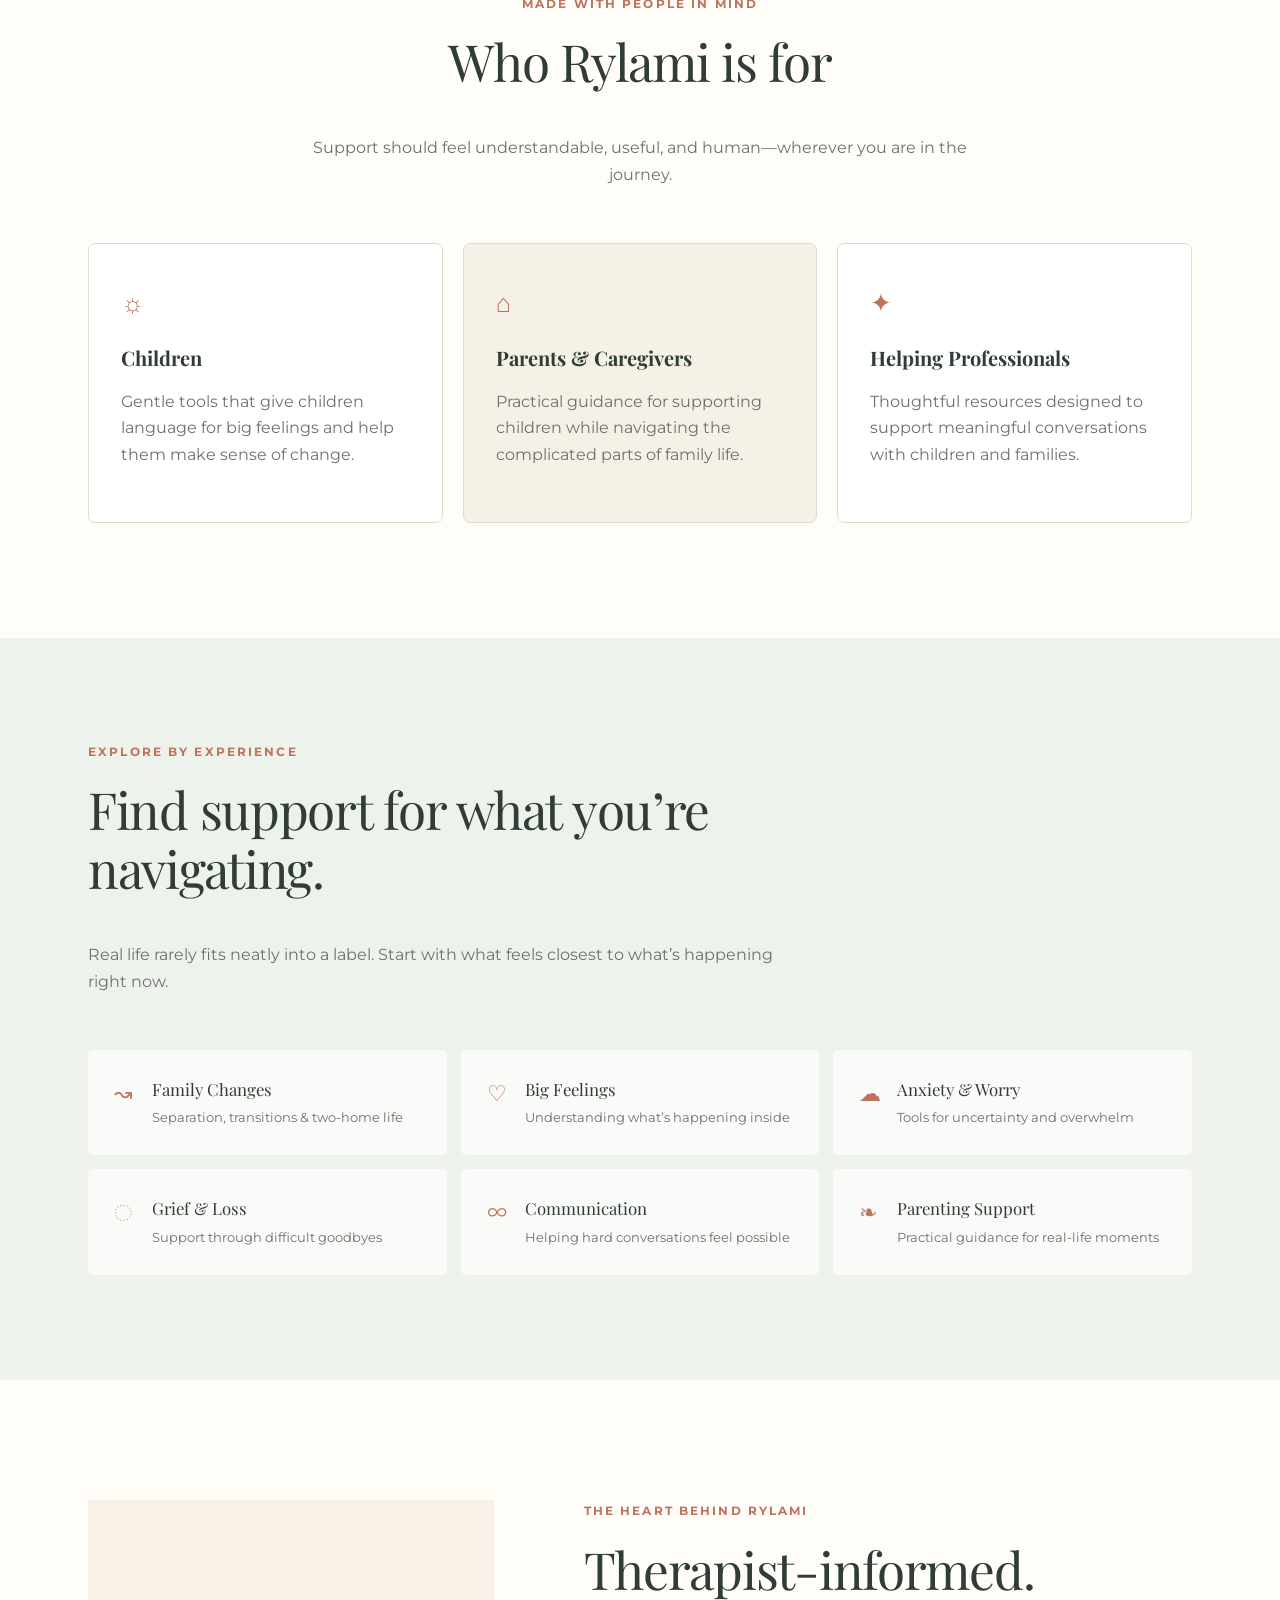
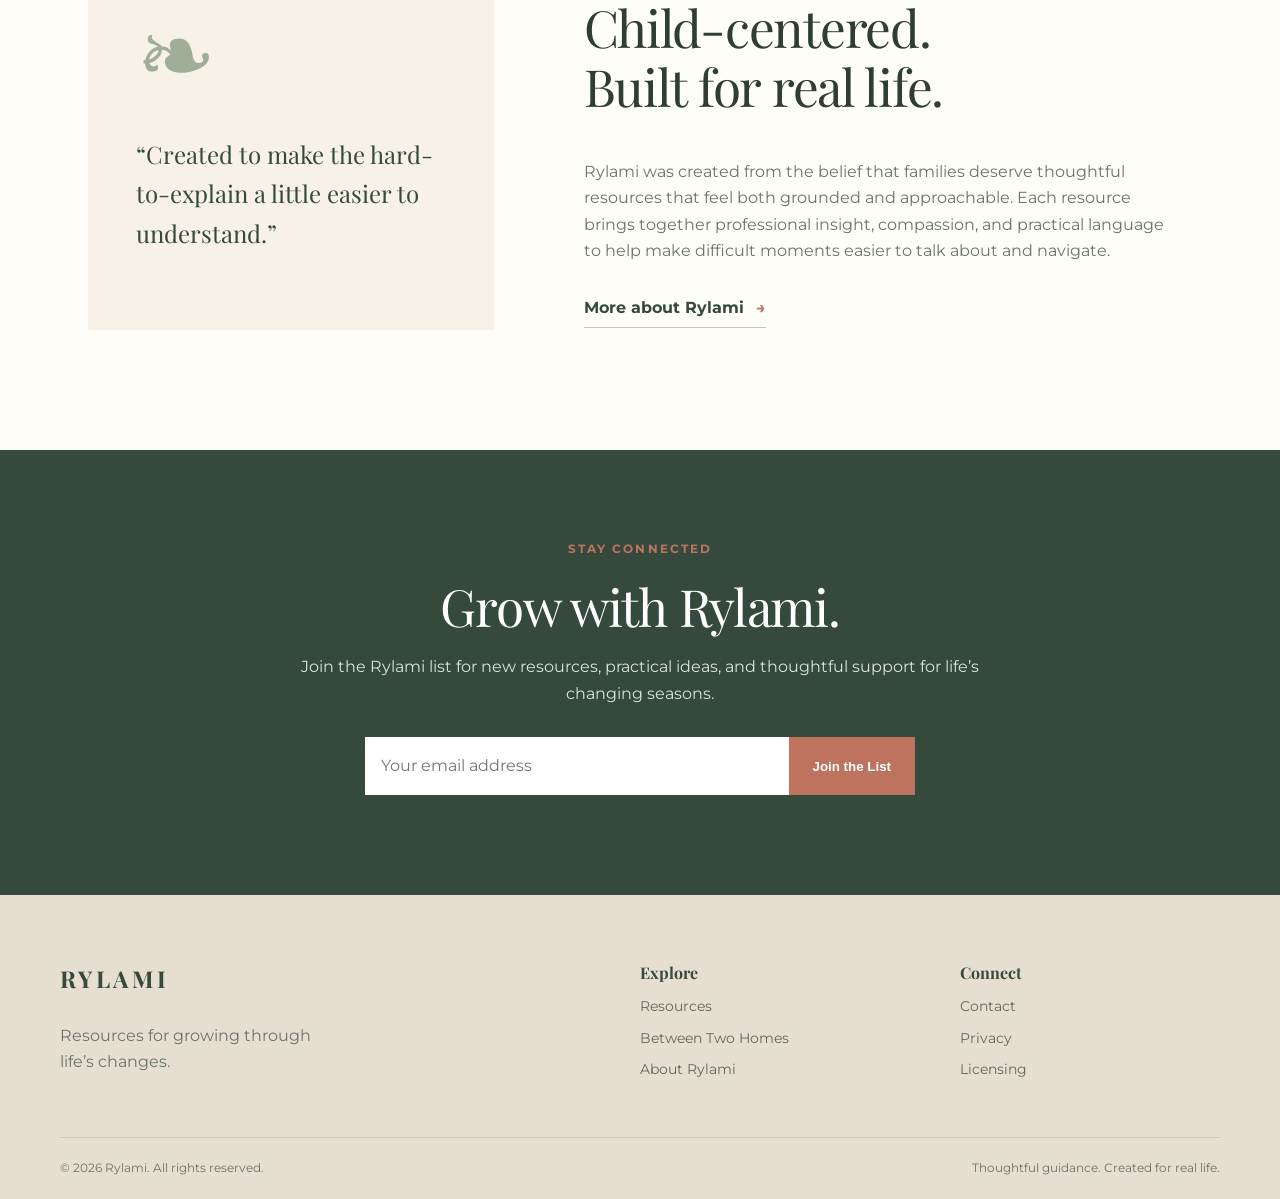
==== commit b7e63124: "Normalize navigation footer and accessibility" ====
--- a/index.html
+++ b/index.html
@@ -23,17 +23,17 @@
 </head>
 <body><a class="skip-link" href="#main-content">Skip to main content</a>
 <header class="site-header">
-  <a class="brand" href="#top" aria-label="Rylami home">
+  <a class="brand" href="index.html" aria-label="Rylami home">
     <span class="mark" aria-hidden="true"><span>⌁</span><b>❧</b></span>
     <span><strong>RYLAMI</strong><small>Resources for growing through life's changes</small></span>
   </a>
   <button class="menu" aria-label="Open navigation" aria-expanded="false">☰</button>
   <nav>
-    <a href="#top" aria-current="page">Home</a><a href="resources.html">Resources</a><a href="between-two-homes.html">Between Two Homes</a><a href="about.html">About</a><a href="contact.html">Contact</a>
+    <a href="index.html" aria-current="page">Home</a><a href="resources.html">Resources</a><a href="between-two-homes.html">Between Two Homes</a><a href="about.html">About</a><a href="contact.html">Contact</a>
   </nav>
 </header>
 
-<main id="top">
+<main id="main-content"><div id="top"></div>
 <section class="hero">
   <div class="hero-inner">
   <div class="eyebrow">Thoughtful support for real life</div>
@@ -98,7 +98,7 @@
  <div class="footer-inner">
   <div class="footer-brand"><strong>RYLAMI</strong><p>Resources for growing through life’s changes.</p></div>
   <div><strong>Explore</strong><a href="resources.html">Resources</a><a href="between-two-homes.html">Between Two Homes</a><a href="about.html">About Rylami</a></div>
-  <div><strong>Connect</strong><a href="mailto:hello@rylami.com">hello@rylami.com</a><a href="contact.html">Contact</a><a href="privacy.html">Privacy</a></div>
+  <div><strong>Connect</strong><a href="contact.html">Contact</a><a href="privacy.html">Privacy</a><a href="license.html">Licensing</a></div>
  </div>
  <div class="copyright">© 2026 Rylami. All rights reserved. <span>Thoughtful guidance. Created for real life.</span></div>
 </footer>
--- a/styles.css
+++ b/styles.css
@@ -27,3 +27,72 @@
 .homepage-product-cover{position:relative;z-index:3;width:min(68%,285px);height:auto;display:block;box-shadow:0 26px 52px rgba(42,60,49,.25);transform:rotate(-1deg);transition:transform .22s ease,box-shadow .22s ease;border-radius:2px}
 .real-cover-scene:hover .homepage-product-cover{transform:rotate(0) translateY(-5px);box-shadow:0 32px 60px rgba(42,60,49,.29)}
 @media(max-width:800px){.homepage-product-cover{width:min(72%,270px);transform:none}.real-cover-scene:hover .homepage-product-cover{transform:translateY(-3px)}}
+
+/* Homepage refinement */
+.hero-inner{position:relative;z-index:2;max-width:1040px;margin:auto}.hero .eyebrow{margin-bottom:22px}.hero h1{line-height:1.05}.hero .button,.featured-button{transition:transform .18s ease,box-shadow .18s ease,background .18s ease}.hero .button:hover,.featured-button:hover{transform:translateY(-2px)}.hero .primary:hover,.featured-button:hover{background:var(--deep);box-shadow:0 9px 20px rgba(53,74,61,.14)}.trust-line{display:flex;justify-content:center;gap:0;margin:36px auto 0;color:var(--sage);font-size:.73rem;font-weight:700;letter-spacing:.04em}.trust-line span{padding:0 18px;border-right:1px solid rgba(113,138,112,.3)}.trust-line span:last-child{border-right:0}.featured-copy{padding:10px 0}.featured-copy h2{font-size:clamp(2.25rem,4vw,3.65rem)}.featured-copy h3{margin-bottom:20px}.featured-button{margin-top:18px;display:inline-block}.cards article{transition:transform .18s ease,box-shadow .18s ease}.cards article:hover{transform:translateY(-3px);box-shadow:0 14px 30px rgba(53,74,61,.08)}
+@media(max-width:800px){.hero{padding-top:72px;padding-bottom:78px}.hero p{font-size:1rem}.trust-line{flex-direction:column;gap:6px;margin-top:28px}.trust-line span{border-right:0;padding:0}.featured-copy{text-align:center}.featured-copy p{margin-left:auto;margin-right:auto}.featured-button{width:100%;max-width:300px;text-align:center}.book-scene{height:380px}.audience .section-heading{margin-bottom:36px}}
+
+/* Resource library refinement */
+.resource-cover-link{display:flex;align-items:center;justify-content:center;min-height:410px;text-decoration:none}.resource-real-cover{width:min(100%,260px);height:auto;display:block;box-shadow:0 24px 48px rgba(42,60,49,.22);transition:transform .2s ease,box-shadow .2s ease}.resource-cover-link:hover .resource-real-cover{transform:translateY(-4px);box-shadow:0 30px 58px rgba(42,60,49,.27)}.resource-badges{display:flex;flex-wrap:wrap;gap:8px;margin:24px 0}.resource-badges span{font-size:.68rem;font-weight:700;letter-spacing:.04em;text-transform:uppercase;color:var(--deep);background:rgba(255,255,255,.72);border:1px solid rgba(53,74,61,.12);padding:7px 10px;border-radius:999px}.category-link{text-decoration:none;color:inherit;transition:transform .18s ease,box-shadow .18s ease}.category-link:hover{transform:translateY(-3px);box-shadow:0 13px 28px rgba(53,74,61,.08)}.category-link small{display:block;margin-top:18px;color:var(--sage);font-weight:700}.library-note{margin-top:32px;padding:32px}.library-note p{max-width:760px}.library-note .text-link{margin-top:3px}
+@media(max-width:800px){.resource-cover-link{min-height:0;padding:10px 0 20px}.resource-real-cover{width:min(76%,250px)}.resource-feature>div{text-align:center}.resource-badges{justify-content:center}.library-note{padding:26px 22px}}
+
+/* Resource library mobile scale */
+@media(max-width:800px){
+  .page-hero{padding:58px 22px 62px}
+  .page-hero h1{font-size:clamp(2.15rem,10vw,3rem);line-height:1.08}
+  .page-hero p{font-size:.96rem;line-height:1.6}
+  .resource-feature{gap:24px;padding:26px 20px}
+  .resource-cover-link{padding:0 0 8px}
+  .resource-real-cover{width:min(62%,220px)}
+  .resource-feature h2{font-size:2rem;margin-bottom:10px}
+  .resource-feature h3{font-size:1.08rem!important}
+  .resource-feature p{font-size:.92rem}
+  .resource-badges{margin:18px 0;gap:6px}
+  .resource-badges span{font-size:.61rem;padding:6px 8px}
+  .content-section{padding:58px 20px}
+  .section-heading{margin-bottom:34px}
+  .section-heading h2{font-size:2rem}
+  .section-heading p{font-size:.94rem}
+  .category-list{gap:12px;margin-top:30px}
+  .category-card{padding:22px 20px}
+  .category-card h3{font-size:1.08rem;margin:12px 0 6px}
+  .category-card p{font-size:.86rem}
+  .library-note{margin-top:22px;padding:22px 20px}
+}
+
+/* Resource library mobile spacing polish */
+@media(max-width:800px){
+  /* Remove oversized gaps between the featured resource and browse section */
+  .resource-feature{margin-bottom:0}
+  .content-section:has(.resource-feature){padding-bottom:42px}
+  .content-section:has(.category-list){padding-top:52px;padding-bottom:54px}
+
+  /* Make the category library quicker and calmer to scan */
+  .category-list{gap:10px}
+  .category-card{padding:18px 18px 17px}
+  .category-card>span{font-size:1.25rem}
+  .category-card h3{margin:8px 0 4px;font-size:1.04rem}
+  .category-card p{line-height:1.52;margin-bottom:0}
+  .category-link small{margin-top:12px}
+
+  /* Keep the growing-library note visually distinct without excess height */
+  .library-note{margin-top:18px;padding:20px 18px}
+  .library-note p{line-height:1.55}
+  .library-note .text-link{margin-top:0}
+
+  /* Compact mobile footer while preserving comfortable tap targets */
+  footer{padding:42px 28px 18px}
+  .footer-inner{gap:24px}
+  .footer-inner>div{gap:5px}
+  .footer-inner p{margin:6px 0 4px}
+  .footer-inner a{padding:3px 0}
+  .copyright{margin-top:28px;padding-top:16px}
+}
+
+/* About Rylami refinement */
+.about-symbol>div{text-align:center;max-width:320px;padding:34px}.about-symbol span{display:block;font-size:6.5rem!important;line-height:1;color:rgba(113,138,112,.62)}.about-symbol p{font-family:"Playfair Display",serif;font-size:1.35rem;line-height:1.35;color:var(--deep);margin:20px 0 0}.about-approach{background:#eef2ec}.value>span{display:block;font-family:"Playfair Display",serif;font-size:.85rem;color:var(--clay);margin-bottom:16px}.about-distinction{padding-top:75px;padding-bottom:75px}.about-note{max-width:820px;text-align:center}.about-note h2{font-size:clamp(2rem,3.5vw,3rem)}.about-note p{max-width:760px;margin-left:auto;margin-right:auto}.about-product-cta{background:var(--cream);padding:80px 28px}.about-cta-inner{max-width:900px;margin:auto;display:grid;grid-template-columns:210px 1fr;gap:55px;align-items:center}.about-cta-inner img{width:100%;height:auto;box-shadow:0 18px 38px rgba(42,60,49,.18)}.about-cta-inner h2{margin-bottom:15px}.about-cta-inner p{max-width:570px}
+@media(max-width:800px){.founder{gap:30px}.about-symbol{min-height:285px}.about-symbol>div{padding:28px 22px}.about-symbol span{font-size:5rem!important}.about-symbol p{font-size:1.2rem}.values{gap:10px}.value{padding:20px 18px}.about-distinction{padding-top:52px;padding-bottom:52px}.about-product-cta{padding:54px 22px}.about-cta-inner{grid-template-columns:1fr;gap:28px;text-align:center}.about-cta-inner img{width:min(56%,210px);margin:auto}.about-cta-inner p{margin-left:auto;margin-right:auto}}
+
+/* Contact and FAQ refinement */
+.contact-main{padding-top:82px;padding-bottom:82px}.contact-point{display:grid;grid-template-columns:34px 1fr;gap:12px;padding:18px 0;border-bottom:1px solid rgba(53,74,61,.12)}.contact-point:last-child{border-bottom:0}.contact-point>span{font-family:"Playfair Display",serif;color:var(--clay);font-size:.8rem}.contact-point strong{font-family:"Playfair Display",serif;color:var(--deep);font-size:1.02rem}.contact-point p{margin:4px 0 0;font-size:.86rem;line-height:1.55}.support-boundary{font-size:.78rem;line-height:1.55;margin-top:18px}.contact-status{font-size:.8rem;color:var(--sage);font-weight:600}.faq-section{background:#f5f2e9}.faq-stack details{background:rgba(255,255,255,.42);padding:0 20px;border:1px solid rgba(53,74,61,.1);border-radius:5px;margin-bottom:9px}.faq-stack summary{padding:18px 28px 18px 0;position:relative;font-size:1.04rem;list-style:none}.faq-stack summary::-webkit-details-marker{display:none}.faq-stack summary:after{content:"+";position:absolute;right:0;top:16px;color:var(--clay);font-family:"Montserrat",sans-serif;font-size:1.25rem}.faq-stack details[open] summary:after{content:"–"}.faq-stack details p{margin:0 0 19px;font-size:.9rem;line-height:1.65}.faq-stack details a{color:var(--deep);font-weight:700}
+@media(max-width:800px){.contact-main{padding-top:54px;padding-bottom:58px}.contact-grid{gap:30px}.contact-card{padding:20px 18px}.contact-point{padding:14px 0}.contact-form{gap:11px}.contact-form input,.contact-form textarea,.contact-form select{padding:12px}.contact-form textarea{min-height:120px}.notice{font-size:.74rem;padding:12px}.faq-section{padding-top:54px;padding-bottom:56px}.faq-stack{margin-top:30px}.faq-stack details{padding:0 16px}.faq-stack summary{padding-top:15px;padding-bottom:15px;font-size:.98rem}.faq-stack summary:after{top:13px}.faq-stack details p{font-size:.85rem;margin-bottom:16px}.updates{padding:58px 22px}}
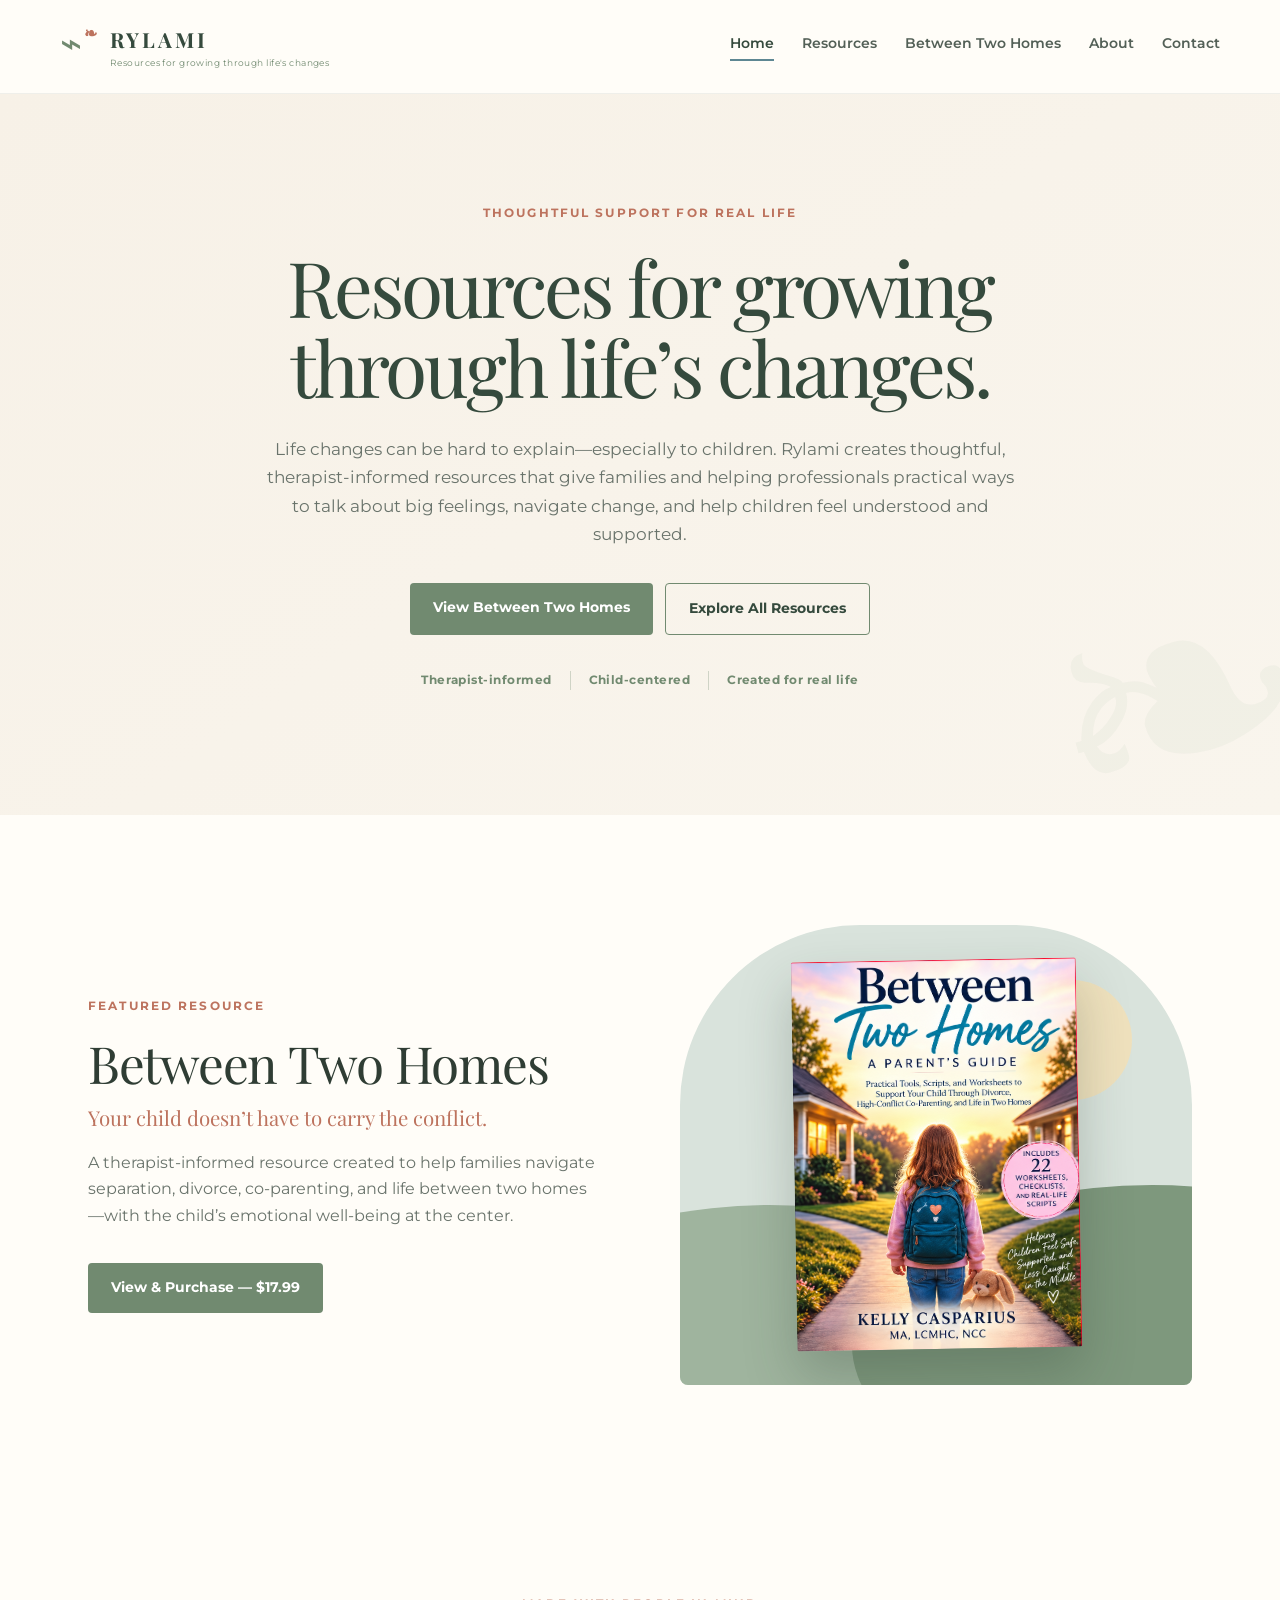
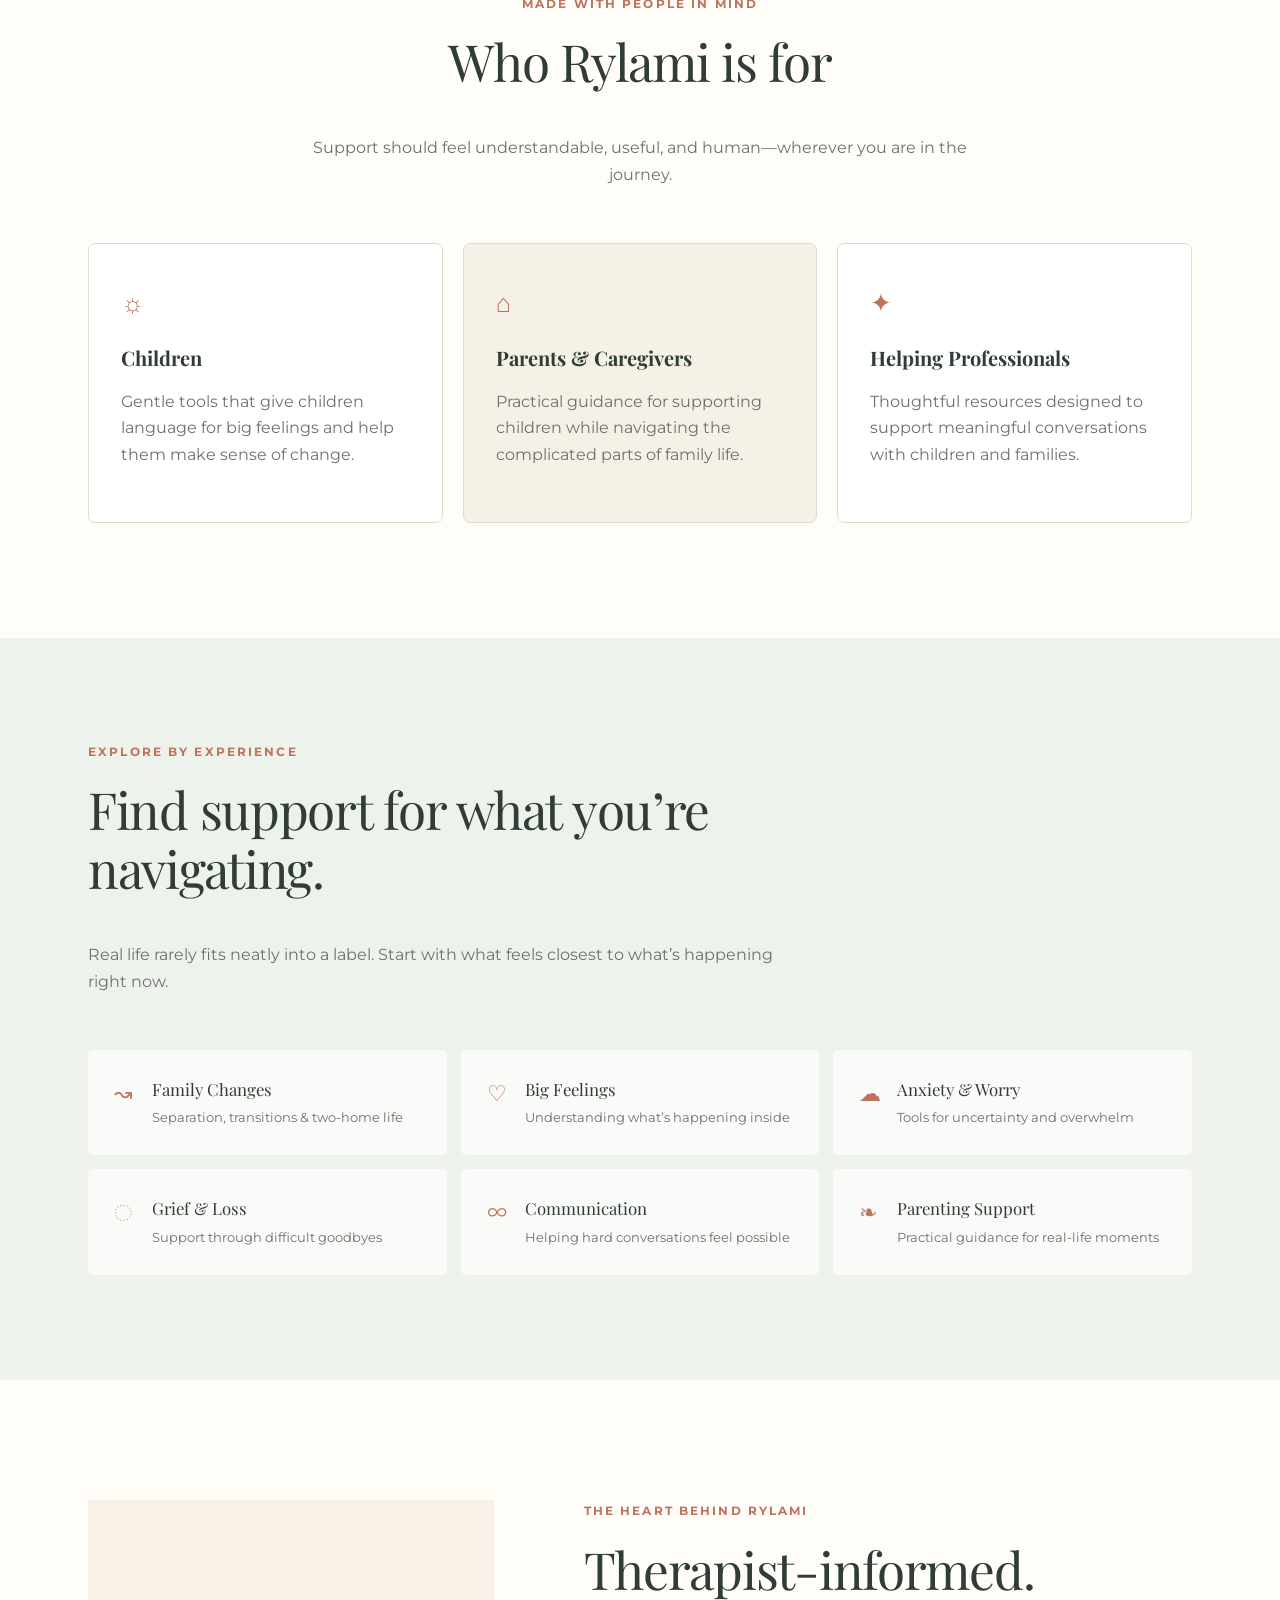
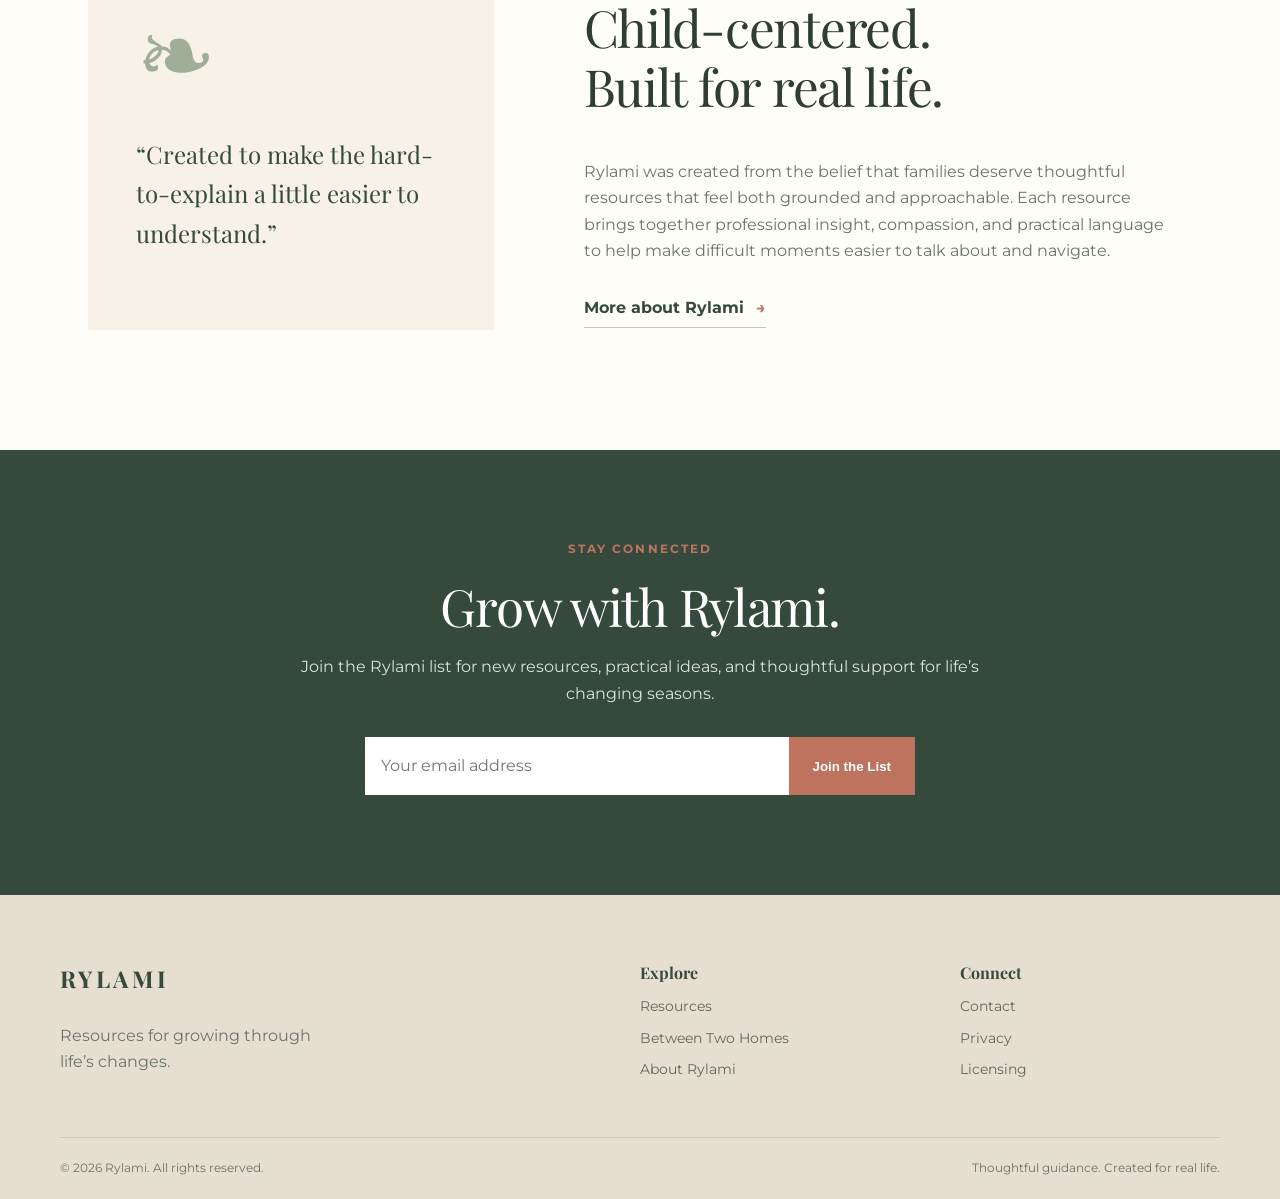
==== commit b4837842: "Make Between Two Homes directly accessible from homepage" ====
--- a/index.html
+++ b/index.html
@@ -39,7 +39,7 @@
   <div class="eyebrow">Thoughtful support for real life</div>
   <h1>Resources for growing<br>through life’s changes.</h1>
   <p>Life changes can be hard to explain—especially to children. Rylami creates thoughtful, therapist-informed resources that give families and helping professionals practical ways to talk about big feelings, navigate change, and help children feel understood and supported.</p>
-  <div class="actions"><a class="button primary" href="resources.html">Explore Resources</a><a class="button secondary" href="about.html">Meet Rylami</a></div>
+  <div class="actions"><a class="button primary" href="between-two-homes.html">View Between Two Homes</a><a class="button secondary" href="resources.html">Explore All Resources</a></div>
   <div class="trust-line" aria-label="Rylami approach"><span>Therapist-informed</span><span>Child-centered</span><span>Created for real life</span></div>
   </div>
 </section>
@@ -50,7 +50,7 @@
     <h2>Between Two Homes</h2>
     <h3>Your child doesn’t have to carry the conflict.</h3>
     <p>A therapist-informed resource created to help families navigate separation, divorce, co-parenting, and life between two homes—with the child’s emotional well-being at the center.</p>
-    <a class="button primary featured-button" href="between-two-homes.html">Explore Between Two Homes</a>
+    <a class="button primary featured-button" href="between-two-homes.html">View &amp; Purchase — $17.99</a>
   </div>
   <a class="book-scene real-cover-scene" href="between-two-homes.html" aria-label="Explore Between Two Homes">
     <div class="sun"></div><div class="hill one"></div><div class="hill two"></div>
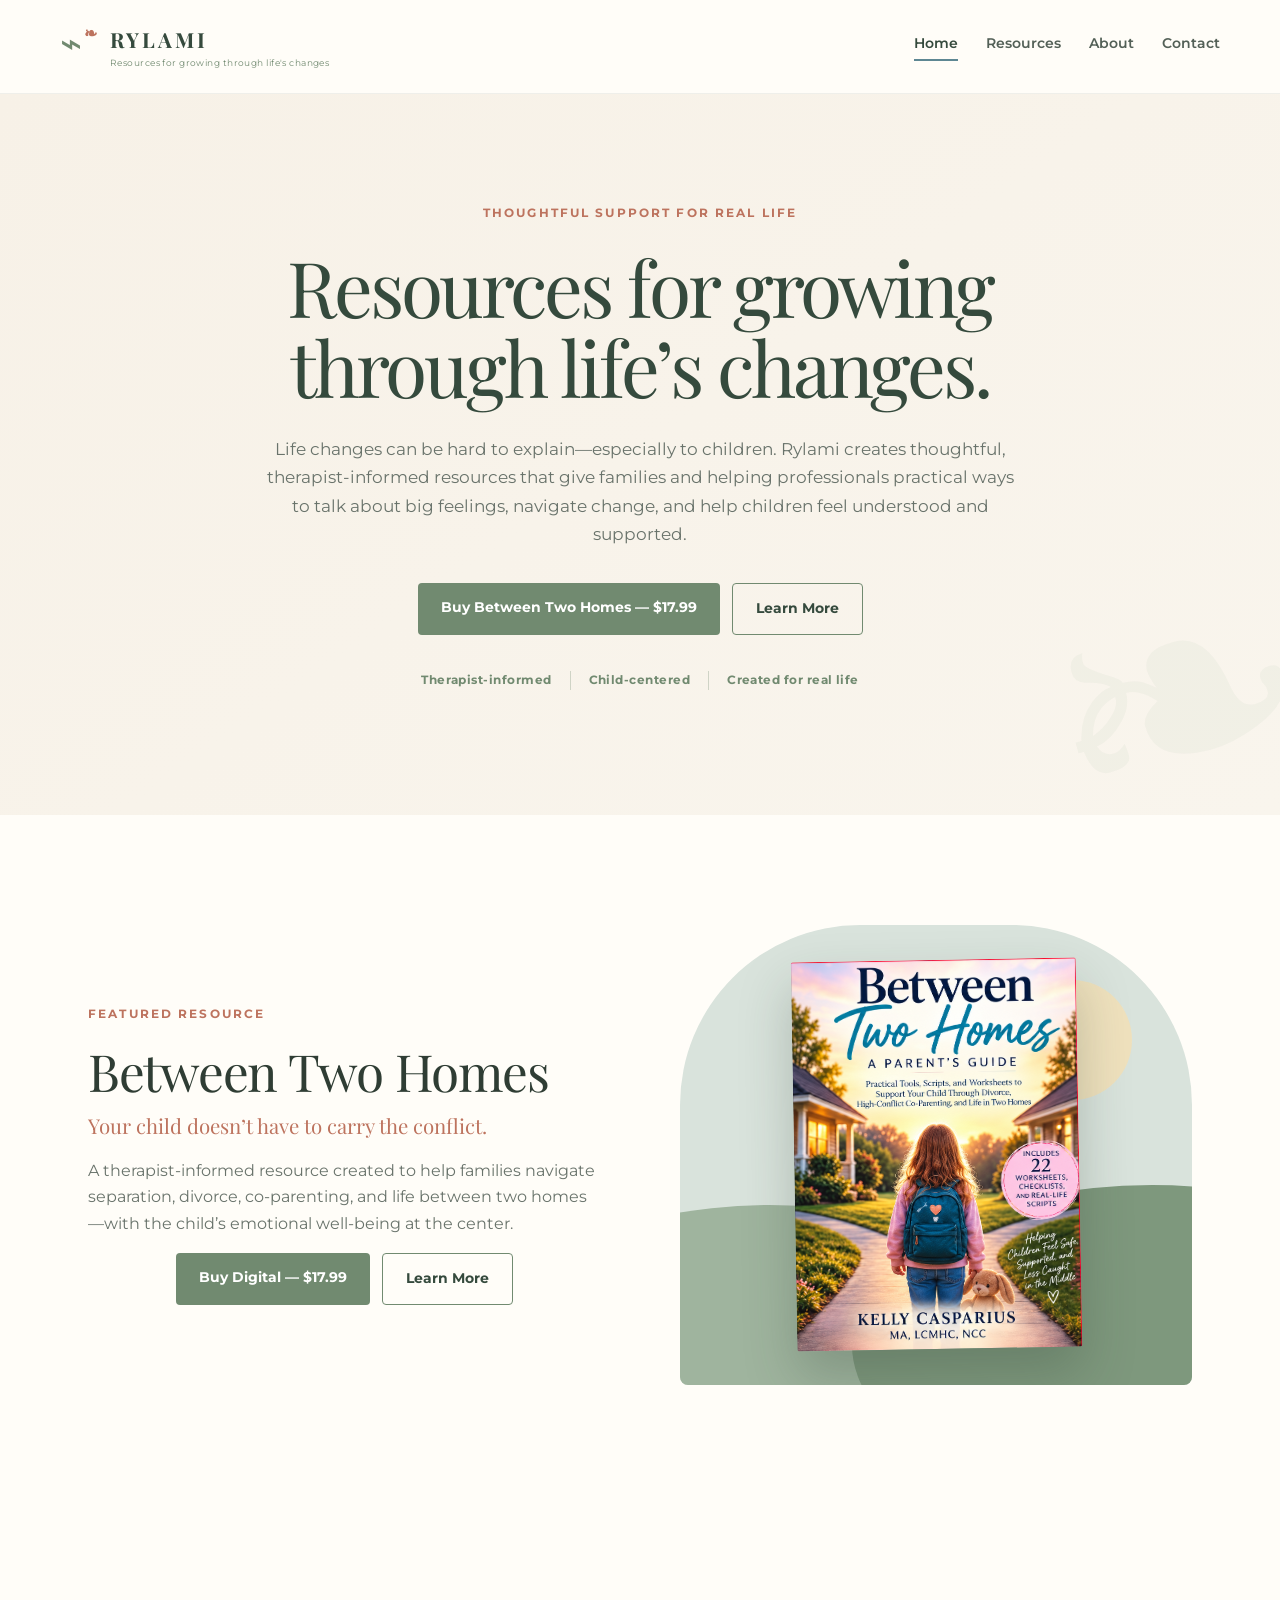
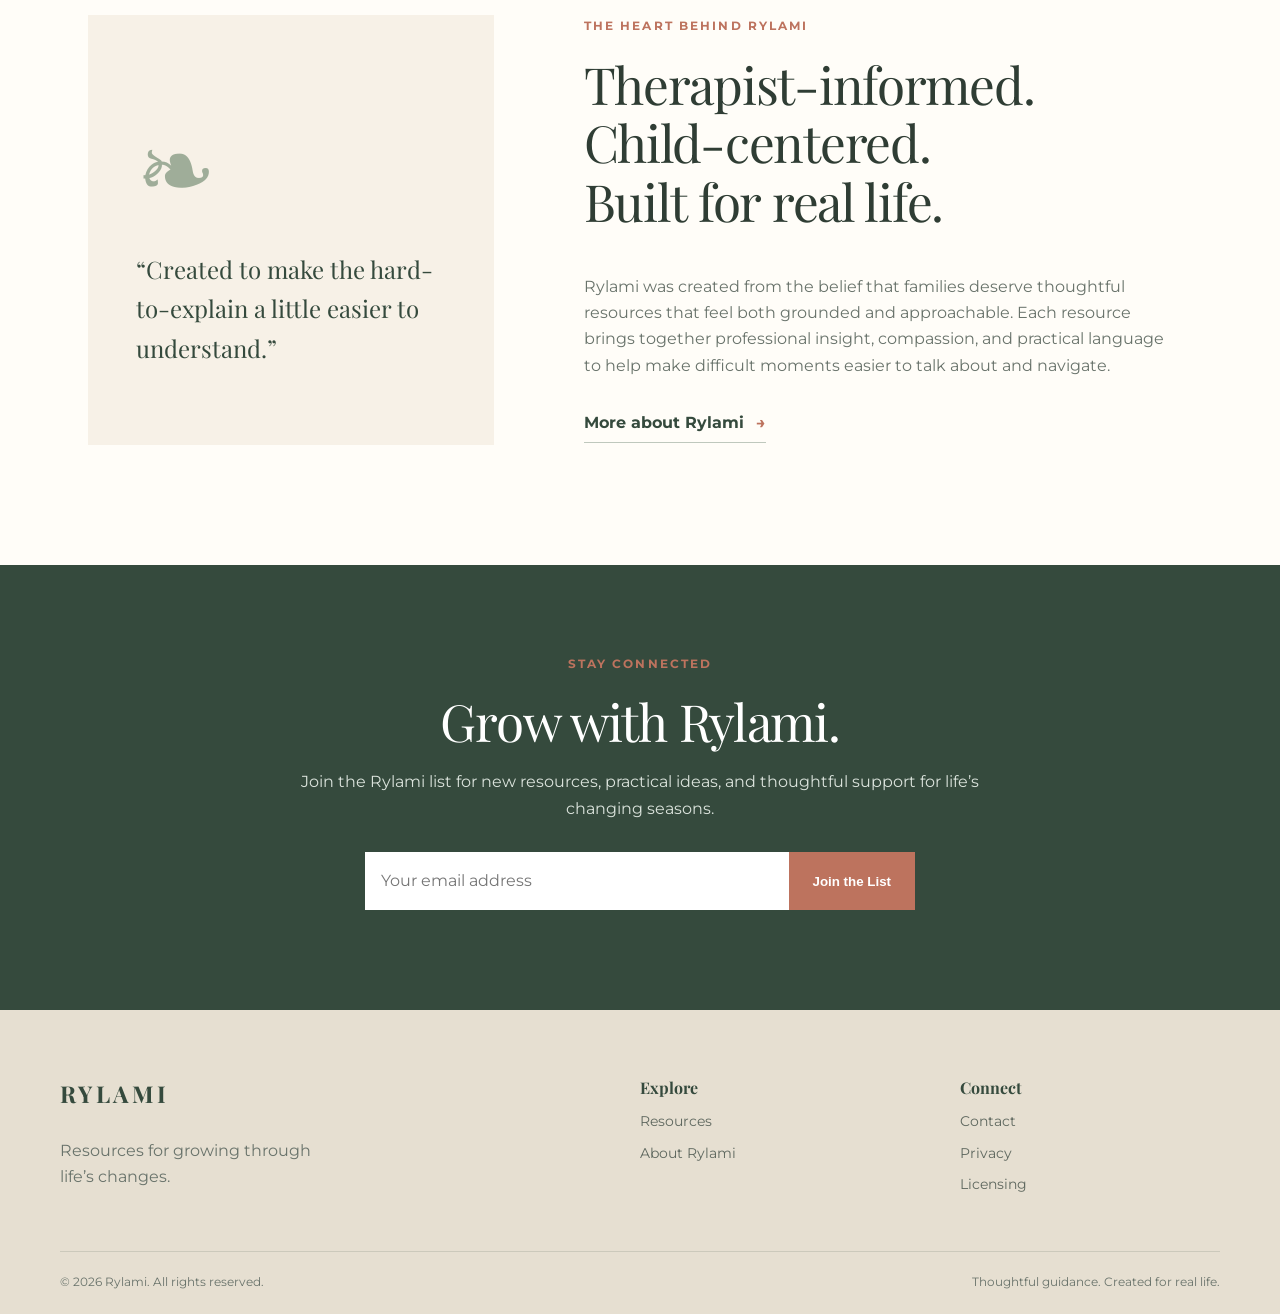
==== commit 8775223a: "Streamline Rylami navigation and purchase flow" ====
--- a/index.html
+++ b/index.html
@@ -29,7 +29,7 @@
   </a>
   <button class="menu" aria-label="Open navigation" aria-expanded="false">☰</button>
   <nav>
-    <a href="index.html" aria-current="page">Home</a><a href="resources.html">Resources</a><a href="between-two-homes.html">Between Two Homes</a><a href="about.html">About</a><a href="contact.html">Contact</a>
+    <a href="index.html" aria-current="page">Home</a><a href="resources.html">Resources</a><a href="about.html">About</a><a href="contact.html">Contact</a>
   </nav>
 </header>
 
@@ -39,7 +39,7 @@
   <div class="eyebrow">Thoughtful support for real life</div>
   <h1>Resources for growing<br>through life’s changes.</h1>
   <p>Life changes can be hard to explain—especially to children. Rylami creates thoughtful, therapist-informed resources that give families and helping professionals practical ways to talk about big feelings, navigate change, and help children feel understood and supported.</p>
-  <div class="actions"><a class="button primary" href="between-two-homes.html">View Between Two Homes</a><a class="button secondary" href="resources.html">Explore All Resources</a></div>
+  <div class="actions"><a class="button primary" href="checkout.html">Buy Between Two Homes — $17.99</a><a class="button secondary" href="between-two-homes.html">Learn More</a></div>
   <div class="trust-line" aria-label="Rylami approach"><span>Therapist-informed</span><span>Child-centered</span><span>Created for real life</span></div>
   </div>
 </section>
@@ -50,35 +50,12 @@
     <h2>Between Two Homes</h2>
     <h3>Your child doesn’t have to carry the conflict.</h3>
     <p>A therapist-informed resource created to help families navigate separation, divorce, co-parenting, and life between two homes—with the child’s emotional well-being at the center.</p>
-    <a class="button primary featured-button" href="between-two-homes.html">View &amp; Purchase — $17.99</a>
+    <div class="actions product-actions"><a class="button primary" href="checkout.html">Buy Digital — $17.99</a><a class="button secondary" href="between-two-homes.html">Learn More</a></div>
   </div>
-  <a class="book-scene real-cover-scene" href="between-two-homes.html" aria-label="Explore Between Two Homes">
+  <a class="book-scene real-cover-scene" href="checkout.html" aria-label="Buy Between Two Homes digital edition for $17.99">
     <div class="sun"></div><div class="hill one"></div><div class="hill two"></div>
     <img class="homepage-product-cover" src="between-two-homes-front-cover.png" alt="Between Two Homes: A Parent’s Guide by Kelly Hardee Casparius, MA, LCMHC, NCC">
   </a>
-</section>
-
-<section class="audience wrap" aria-labelledby="audience-heading">
-  <div class="section-heading"><div class="eyebrow">Made with people in mind</div><h2 id="audience-heading">Who Rylami is for</h2><p>Support should feel understandable, useful, and human—wherever you are in the journey.</p></div>
-  <div class="cards">
-    <article><span class="icon">☼</span><h3>Children</h3><p>Gentle tools that give children language for big feelings and help them make sense of change.</p></article>
-    <article><span class="icon">⌂</span><h3>Parents & Caregivers</h3><p>Practical guidance for supporting children while navigating the complicated parts of family life.</p></article>
-    <article><span class="icon">✦</span><h3>Helping Professionals</h3><p>Thoughtful resources designed to support meaningful conversations with children and families.</p></article>
-  </div>
-</section>
-
-<section id="resources" class="resource-section">
- <div class="wrap">
-  <div class="section-heading left"><div class="eyebrow">Explore by experience</div><h2>Find support for what you’re navigating.</h2><p>Real life rarely fits neatly into a label. Start with what feels closest to what’s happening right now.</p></div>
-  <div class="resource-grid">
-   <a href="between-two-homes.html"><span>↝</span><strong>Family Changes</strong><small>Separation, transitions & two-home life</small></a>
-   <a href="resources.html"><span>♡</span><strong>Big Feelings</strong><small>Understanding what’s happening inside</small></a>
-   <a href="resources.html"><span>☁</span><strong>Anxiety & Worry</strong><small>Tools for uncertainty and overwhelm</small></a>
-   <a href="resources.html"><span>◌</span><strong>Grief & Loss</strong><small>Support through difficult goodbyes</small></a>
-   <a href="resources.html"><span>∞</span><strong>Communication</strong><small>Helping hard conversations feel possible</small></a>
-   <a href="resources.html"><span>❧</span><strong>Parenting Support</strong><small>Practical guidance for real-life moments</small></a>
-  </div>
- </div>
 </section>
 
 <section id="about" class="about wrap">
@@ -97,7 +74,7 @@
 <footer>
  <div class="footer-inner">
   <div class="footer-brand"><strong>RYLAMI</strong><p>Resources for growing through life’s changes.</p></div>
-  <div><strong>Explore</strong><a href="resources.html">Resources</a><a href="between-two-homes.html">Between Two Homes</a><a href="about.html">About Rylami</a></div>
+  <div><strong>Explore</strong><a href="resources.html">Resources</a><a href="about.html">About Rylami</a></div>
   <div><strong>Connect</strong><a href="contact.html">Contact</a><a href="privacy.html">Privacy</a><a href="license.html">Licensing</a></div>
  </div>
  <div class="copyright">© 2026 Rylami. All rights reserved. <span>Thoughtful guidance. Created for real life.</span></div>
--- a/styles.css
+++ b/styles.css
@@ -29,7 +29,7 @@
 @media(max-width:800px){.homepage-product-cover{width:min(72%,270px);transform:none}.real-cover-scene:hover .homepage-product-cover{transform:translateY(-3px)}}
 
 /* Homepage refinement */
-.hero-inner{position:relative;z-index:2;max-width:1040px;margin:auto}.hero .eyebrow{margin-bottom:22px}.hero h1{line-height:1.05}.hero .button,.featured-button{transition:transform .18s ease,box-shadow .18s ease,background .18s ease}.hero .button:hover,.featured-button:hover{transform:translateY(-2px)}.hero .primary:hover,.featured-button:hover{background:var(--deep);box-shadow:0 9px 20px rgba(53,74,61,.14)}.trust-line{display:flex;justify-content:center;gap:0;margin:36px auto 0;color:var(--sage);font-size:.73rem;font-weight:700;letter-spacing:.04em}.trust-line span{padding:0 18px;border-right:1px solid rgba(113,138,112,.3)}.trust-line span:last-child{border-right:0}.featured-copy{padding:10px 0}.featured-copy h2{font-size:clamp(2.25rem,4vw,3.65rem)}.featured-copy h3{margin-bottom:20px}.featured-button{margin-top:18px;display:inline-block}.cards article{transition:transform .18s ease,box-shadow .18s ease}.cards article:hover{transform:translateY(-3px);box-shadow:0 14px 30px rgba(53,74,61,.08)}
+.hero-inner{position:relative;z-index:2;max-width:1040px;margin:auto}.hero .eyebrow{margin-bottom:22px}.hero h1{line-height:1.05}.hero .button,.featured-button{transition:transform .18s ease,box-shadow .18s ease,background .18s ease}.hero .button:hover,.featured-button:hover{transform:translateY(-2px)}.hero .primary:hover,.featured-button:hover{background:var(--deep);box-shadow:0 9px 20px rgba(53,74,61,.14)}.trust-line{display:flex;justify-content:center;gap:0;margin:36px auto 0;color:var(--sage);font-size:.73rem;font-weight:700;letter-spacing:.04em}.trust-line span{padding:0 18px;border-right:1px solid rgba(113,138,112,.3)}.trust-line span:last-child{border-right:0}.featured-copy{padding:10px 0}.featured-copy h2{font-size:clamp(2.25rem,4vw,3.65rem)}.featured-copy h3{margin-bottom:20px}.featured-button{margin:18px auto 0;display:table;text-align:center}.cards article{transition:transform .18s ease,box-shadow .18s ease}.cards article:hover{transform:translateY(-3px);box-shadow:0 14px 30px rgba(53,74,61,.08)}
 @media(max-width:800px){.hero{padding-top:72px;padding-bottom:78px}.hero p{font-size:1rem}.trust-line{flex-direction:column;gap:6px;margin-top:28px}.trust-line span{border-right:0;padding:0}.featured-copy{text-align:center}.featured-copy p{margin-left:auto;margin-right:auto}.featured-button{width:100%;max-width:300px;text-align:center}.book-scene{height:380px}.audience .section-heading{margin-bottom:36px}}
 
 /* Resource library refinement */
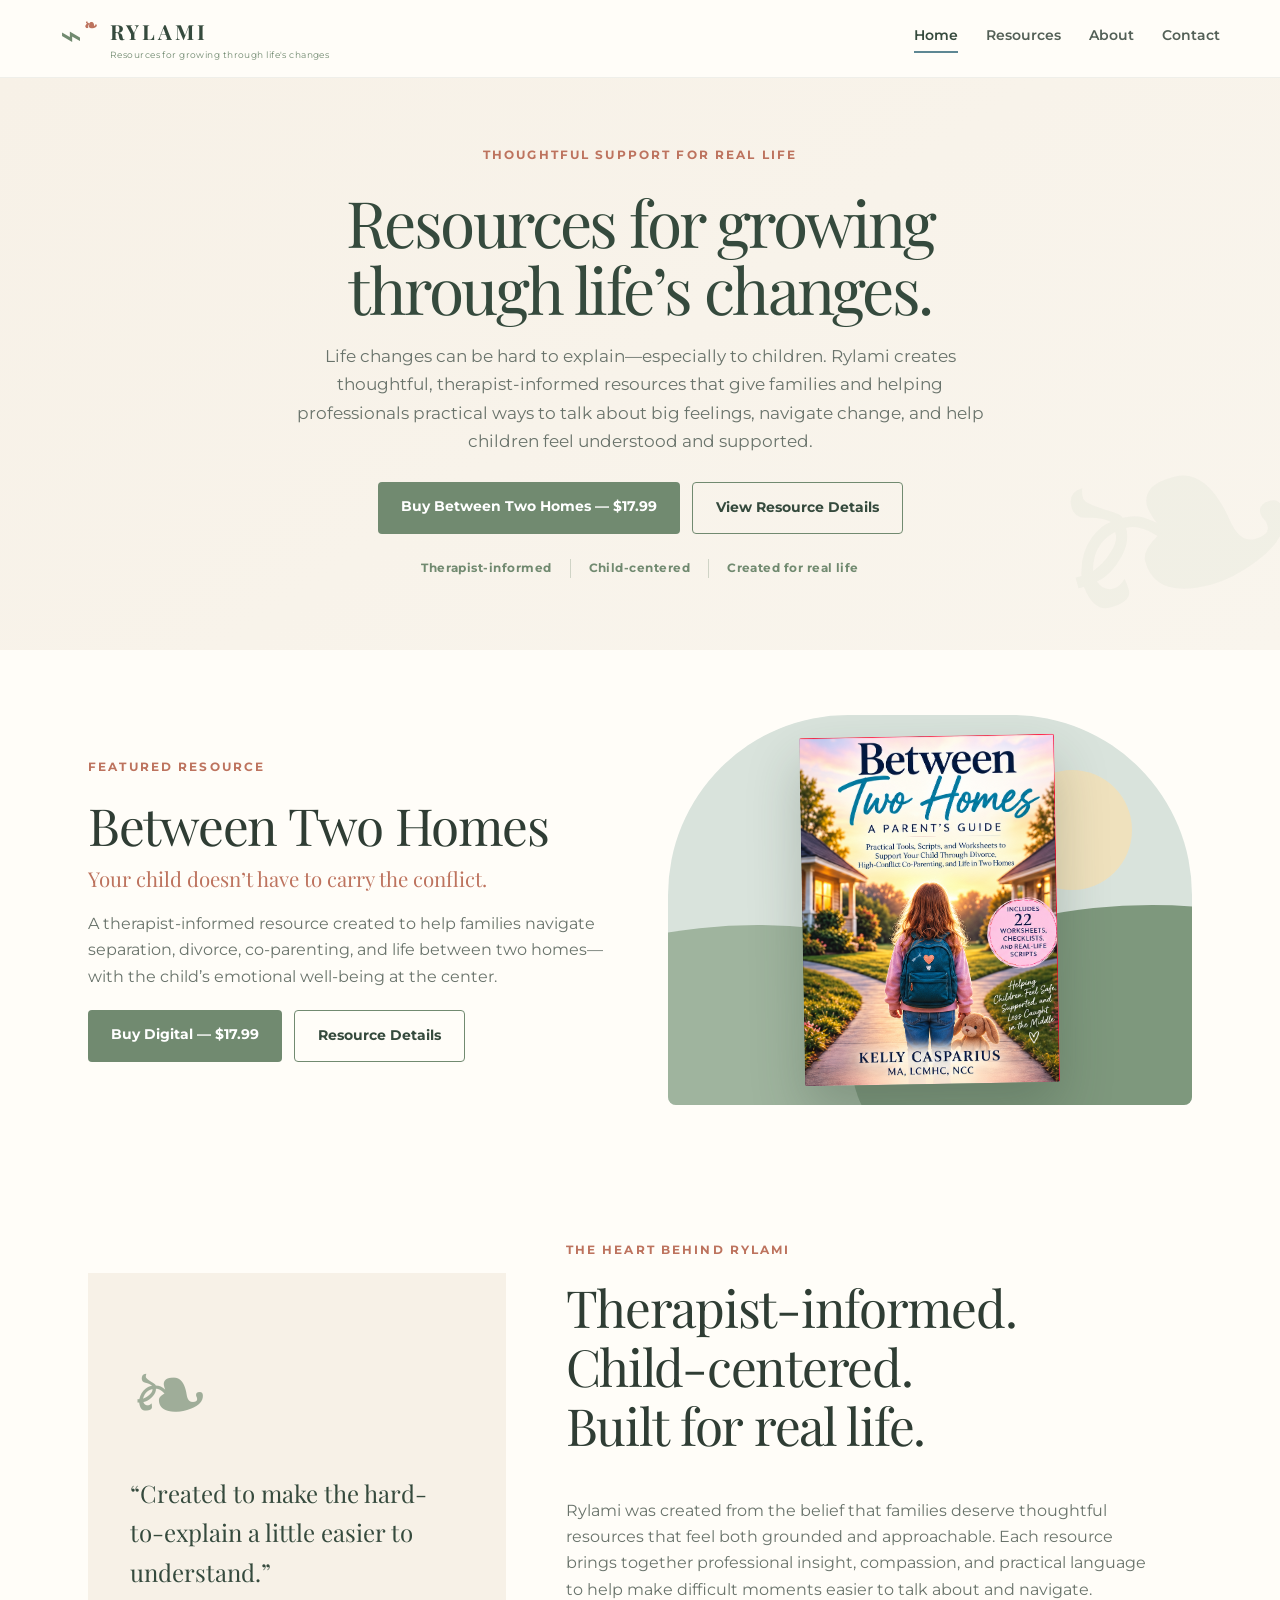
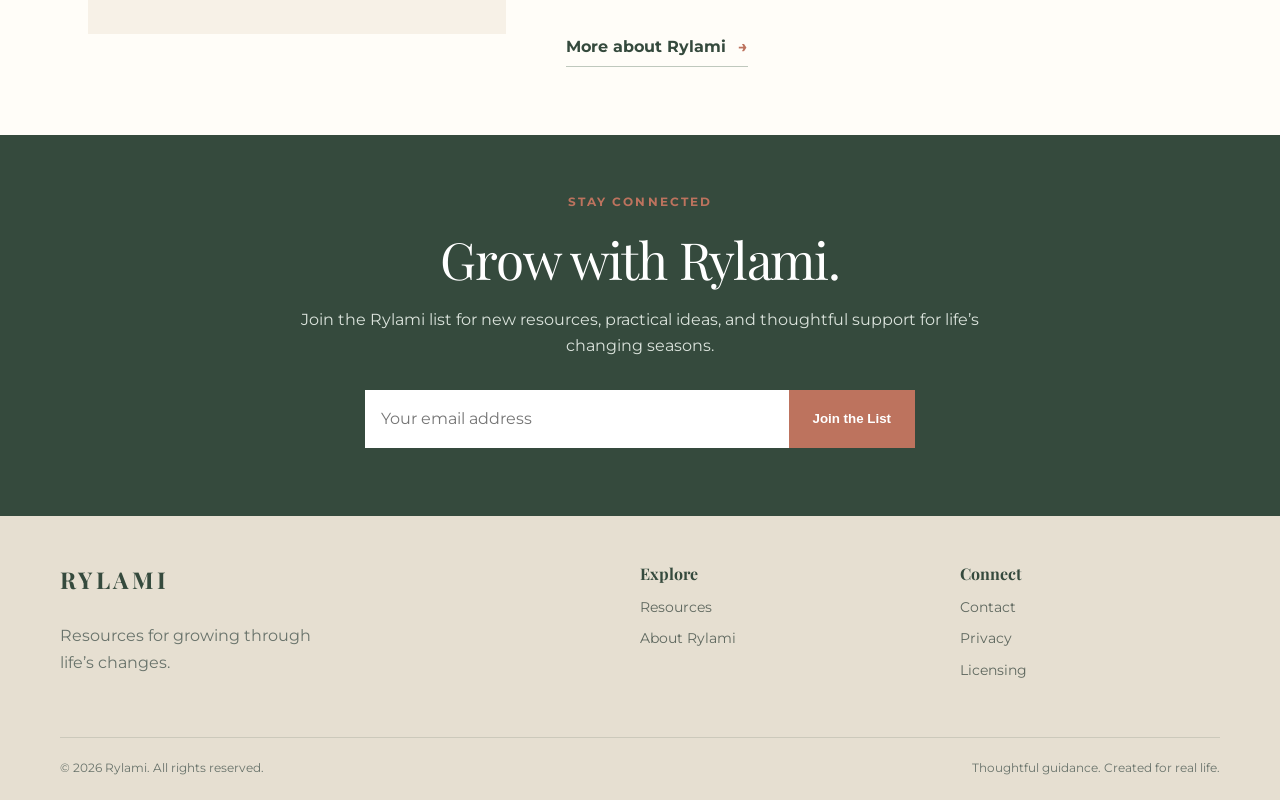
==== commit 3151b61f: "Remove unnecessary product-page detour from homepage" ====
--- a/index.html
+++ b/index.html
@@ -39,7 +39,7 @@
   <div class="eyebrow">Thoughtful support for real life</div>
   <h1>Resources for growing<br>through life’s changes.</h1>
   <p>Life changes can be hard to explain—especially to children. Rylami creates thoughtful, therapist-informed resources that give families and helping professionals practical ways to talk about big feelings, navigate change, and help children feel understood and supported.</p>
-  <div class="actions"><a class="button primary" href="checkout.html">Buy Between Two Homes — $17.99</a><a class="button secondary" href="between-two-homes.html">Learn More</a></div>
+  <div class="actions"><a class="button primary" href="checkout.html">Buy Between Two Homes — $17.99</a><a class="button secondary" href="resources.html">View Resource Details</a></div>
   <div class="trust-line" aria-label="Rylami approach"><span>Therapist-informed</span><span>Child-centered</span><span>Created for real life</span></div>
   </div>
 </section>
@@ -50,7 +50,7 @@
     <h2>Between Two Homes</h2>
     <h3>Your child doesn’t have to carry the conflict.</h3>
     <p>A therapist-informed resource created to help families navigate separation, divorce, co-parenting, and life between two homes—with the child’s emotional well-being at the center.</p>
-    <div class="actions product-actions"><a class="button primary" href="checkout.html">Buy Digital — $17.99</a><a class="button secondary" href="between-two-homes.html">Learn More</a></div>
+    <div class="actions product-actions"><a class="button primary" href="checkout.html">Buy Digital — $17.99</a><a class="button secondary" href="resources.html">Resource Details</a></div>
   </div>
   <a class="book-scene real-cover-scene" href="checkout.html" aria-label="Buy Between Two Homes digital edition for $17.99">
     <div class="sun"></div><div class="hill one"></div><div class="hill two"></div>
--- a/styles.css
+++ b/styles.css
@@ -96,3 +96,41 @@
 /* Contact and FAQ refinement */
 .contact-main{padding-top:82px;padding-bottom:82px}.contact-point{display:grid;grid-template-columns:34px 1fr;gap:12px;padding:18px 0;border-bottom:1px solid rgba(53,74,61,.12)}.contact-point:last-child{border-bottom:0}.contact-point>span{font-family:"Playfair Display",serif;color:var(--clay);font-size:.8rem}.contact-point strong{font-family:"Playfair Display",serif;color:var(--deep);font-size:1.02rem}.contact-point p{margin:4px 0 0;font-size:.86rem;line-height:1.55}.support-boundary{font-size:.78rem;line-height:1.55;margin-top:18px}.contact-status{font-size:.8rem;color:var(--sage);font-weight:600}.faq-section{background:#f5f2e9}.faq-stack details{background:rgba(255,255,255,.42);padding:0 20px;border:1px solid rgba(53,74,61,.1);border-radius:5px;margin-bottom:9px}.faq-stack summary{padding:18px 28px 18px 0;position:relative;font-size:1.04rem;list-style:none}.faq-stack summary::-webkit-details-marker{display:none}.faq-stack summary:after{content:"+";position:absolute;right:0;top:16px;color:var(--clay);font-family:"Montserrat",sans-serif;font-size:1.25rem}.faq-stack details[open] summary:after{content:"–"}.faq-stack details p{margin:0 0 19px;font-size:.9rem;line-height:1.65}.faq-stack details a{color:var(--deep);font-weight:700}
 @media(max-width:800px){.contact-main{padding-top:54px;padding-bottom:58px}.contact-grid{gap:30px}.contact-card{padding:20px 18px}.contact-point{padding:14px 0}.contact-form{gap:11px}.contact-form input,.contact-form textarea,.contact-form select{padding:12px}.contact-form textarea{min-height:120px}.notice{font-size:.74rem;padding:12px}.faq-section{padding-top:54px;padding-bottom:56px}.faq-stack{margin-top:30px}.faq-stack details{padding:0 16px}.faq-stack summary{padding-top:15px;padding-bottom:15px;font-size:.98rem}.faq-stack summary:after{top:13px}.faq-stack details p{font-size:.85rem;margin-bottom:16px}.updates{padding:58px 22px}}
+
+
+/* Streamlined single-product layout */
+.site-header{height:78px}
+.hero{padding:68px 28px 72px}
+.hero h1{font-size:clamp(2.55rem,5vw,4.4rem);margin-bottom:20px}
+.hero p{max-width:720px;margin-bottom:26px}
+.trust-line{margin-top:25px}
+.featured{gap:55px;padding-top:65px;padding-bottom:68px}
+.book-scene{height:390px}
+.homepage-product-cover{width:min(62%,255px)}
+.product-actions{justify-content:flex-start;margin-top:20px}
+.product-actions .button{margin:0}
+.about{gap:60px;padding-top:68px;padding-bottom:68px}
+.about-art{min-height:300px;padding:42px}
+.signup{padding:58px 28px}
+footer{padding-top:45px}
+.page-hero.compact-hero{padding:48px 28px}
+.page-hero.compact-hero h1{font-size:clamp(2.3rem,4.5vw,3.7rem);margin-bottom:12px}
+.page-hero.compact-hero p{margin-bottom:0}
+.content-section{padding:58px 28px}
+.resource-feature{grid-template-columns:.7fr 1.3fr;gap:45px;padding:36px}
+.resource-cover-link{min-height:320px}
+.resource-real-cover{width:min(100%,220px)}
+.library-coming{background:#f5f2e9;padding:26px 28px;text-align:center;color:var(--muted)}
+.library-coming strong{font-family:"Playfair Display",serif;color:var(--deep);font-weight:500;margin-right:8px}
+.library-coming a{color:var(--deep);font-weight:700;text-decoration:none}
+@media(max-width:800px){
+ .site-header{height:70px}.site-header nav{top:70px}
+ .hero{padding:48px 20px 52px}.hero h1{font-size:2.45rem}.hero p{margin-bottom:22px}
+ .featured{padding-top:45px;padding-bottom:48px;gap:28px}.book-scene{height:320px}.homepage-product-cover{width:min(60%,220px)}
+ .product-actions{justify-content:center}
+ .about{padding-top:48px;padding-bottom:48px;gap:28px}.about-art{min-height:240px}
+ .signup{padding:48px 20px}
+ .page-hero.compact-hero{padding:38px 20px}
+ .content-section{padding:40px 18px}.resource-feature{gap:20px;padding:22px 18px}.resource-real-cover{width:min(58%,190px)}
+ .library-coming{padding:22px 20px}.library-coming strong{display:block;margin:0 0 6px}
+}
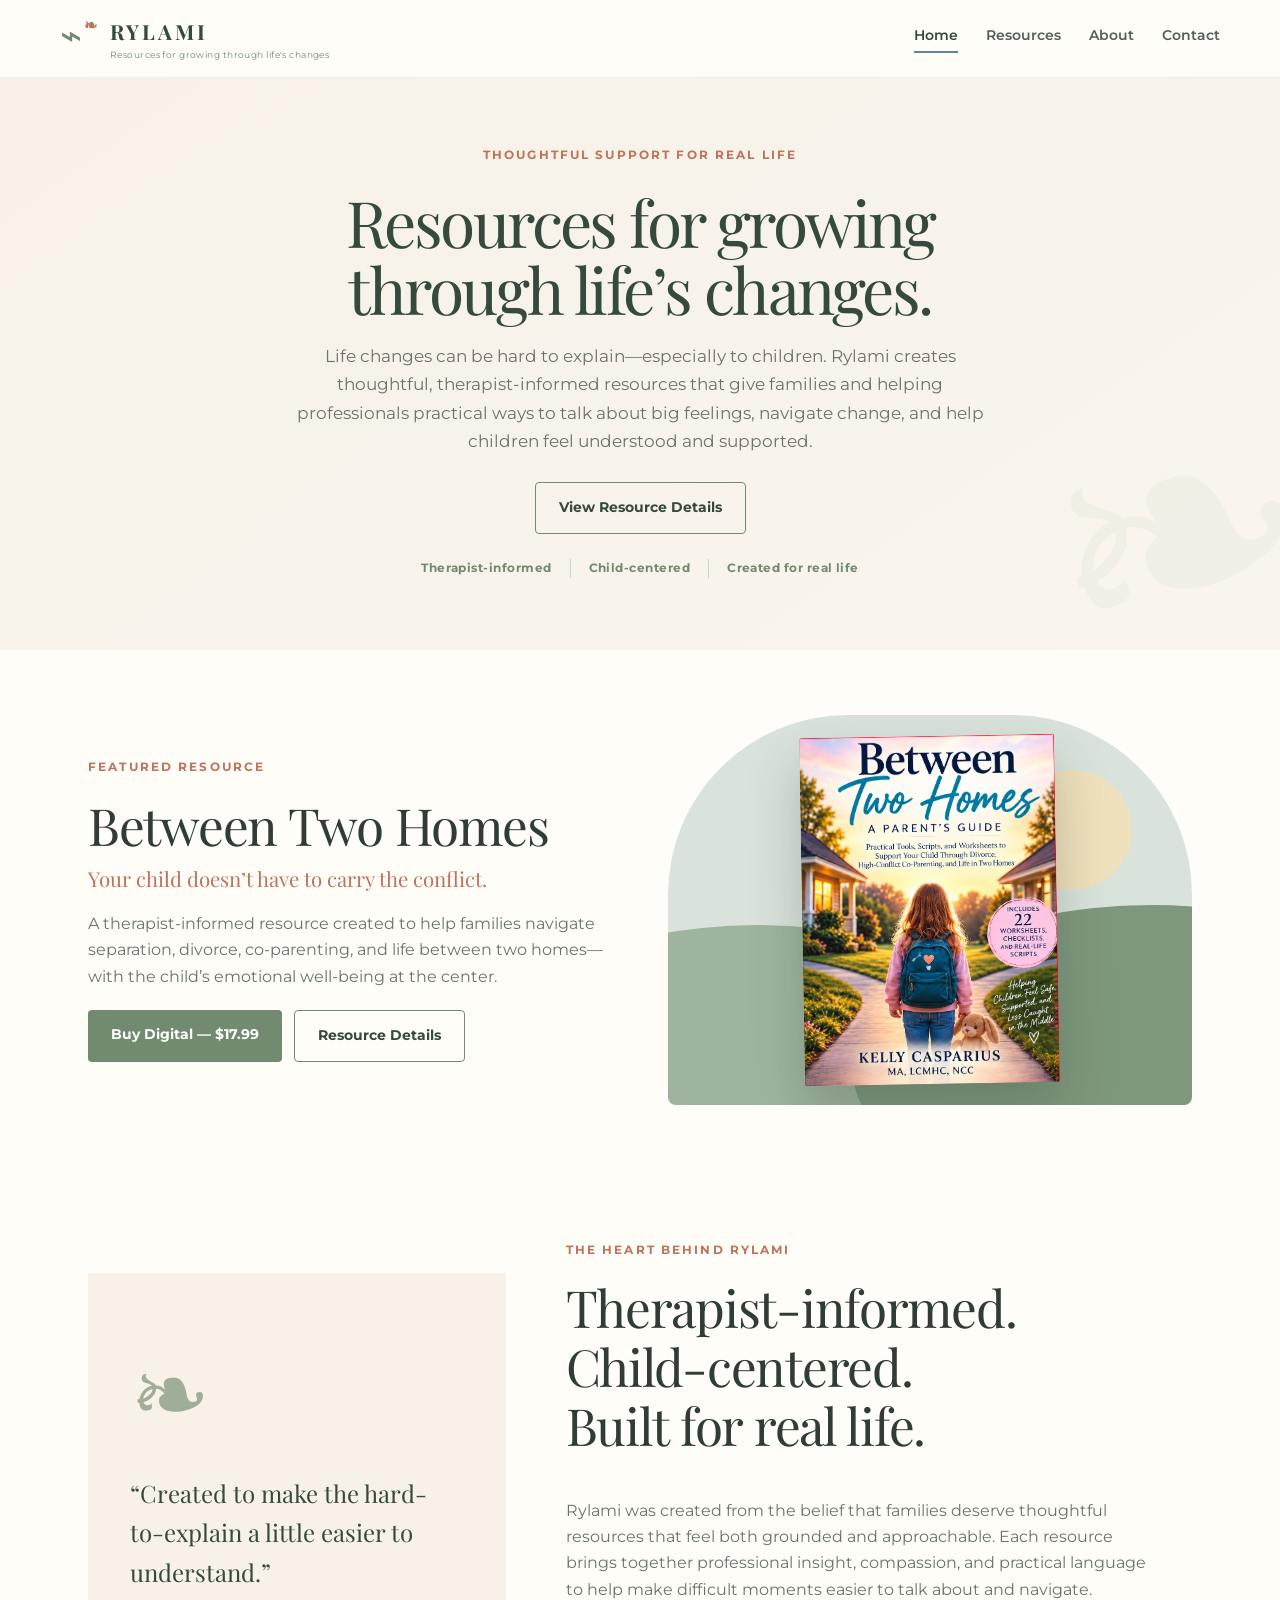
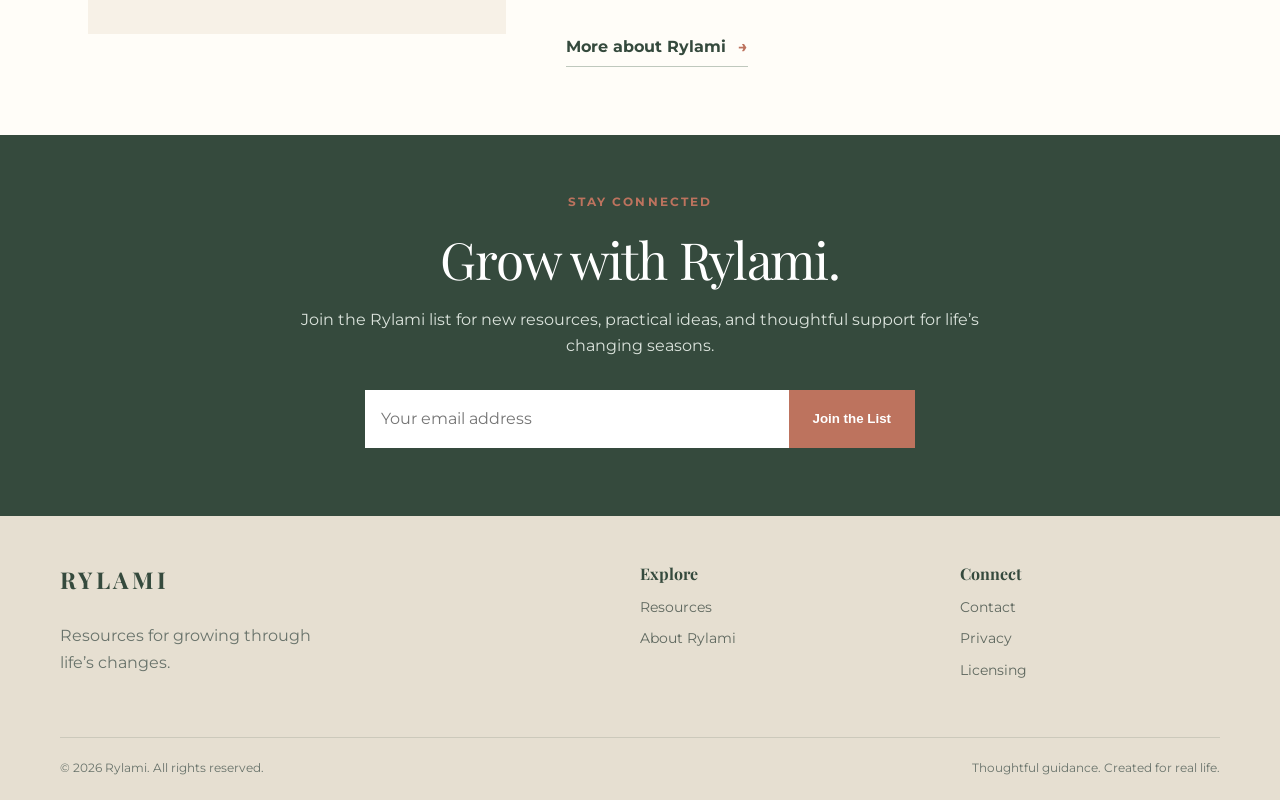
==== commit 34810bdd: "Remove homepage hero purchase button" ====
--- a/index.html
+++ b/index.html
@@ -39,7 +39,7 @@
   <div class="eyebrow">Thoughtful support for real life</div>
   <h1>Resources for growing<br>through life’s changes.</h1>
   <p>Life changes can be hard to explain—especially to children. Rylami creates thoughtful, therapist-informed resources that give families and helping professionals practical ways to talk about big feelings, navigate change, and help children feel understood and supported.</p>
-  <div class="actions"><a class="button primary" href="checkout.html">Buy Between Two Homes — $17.99</a><a class="button secondary" href="resources.html">View Resource Details</a></div>
+  <div class="actions"><a class="button secondary" href="resources.html">View Resource Details</a></div>
   <div class="trust-line" aria-label="Rylami approach"><span>Therapist-informed</span><span>Child-centered</span><span>Created for real life</span></div>
   </div>
 </section>
--- a/styles.css
+++ b/styles.css
@@ -134,3 +134,22 @@
  .content-section{padding:40px 18px}.resource-feature{gap:20px;padding:22px 18px}.resource-real-cover{width:min(58%,190px)}
  .library-coming{padding:22px 20px}.library-coming strong{display:block;margin:0 0 6px}
 }
+
+
+/* Minimalist site-wide spacing pass */
+.resource-buy-actions{justify-content:center;margin-top:18px}
+.resource-buy-actions .button{margin:0}
+@media(min-width:801px){
+  .page-hero{padding:64px 28px}
+  .contact-main{padding-top:60px;padding-bottom:64px}
+  .about-approach{padding-top:64px;padding-bottom:64px}
+  .about-distinction{padding-top:56px;padding-bottom:56px}
+  .about-product-cta{padding-top:58px;padding-bottom:58px}
+}
+@media(max-width:800px){
+  .page-hero:not(.compact-hero){padding:46px 20px 50px}
+  .page-hero:not(.compact-hero) h1{margin-bottom:12px}
+  .content-section{padding-top:46px;padding-bottom:46px}
+  .resource-buy-actions{max-width:280px;margin:18px auto 0}
+  .resource-buy-actions .button{width:100%;text-align:center}
+}
